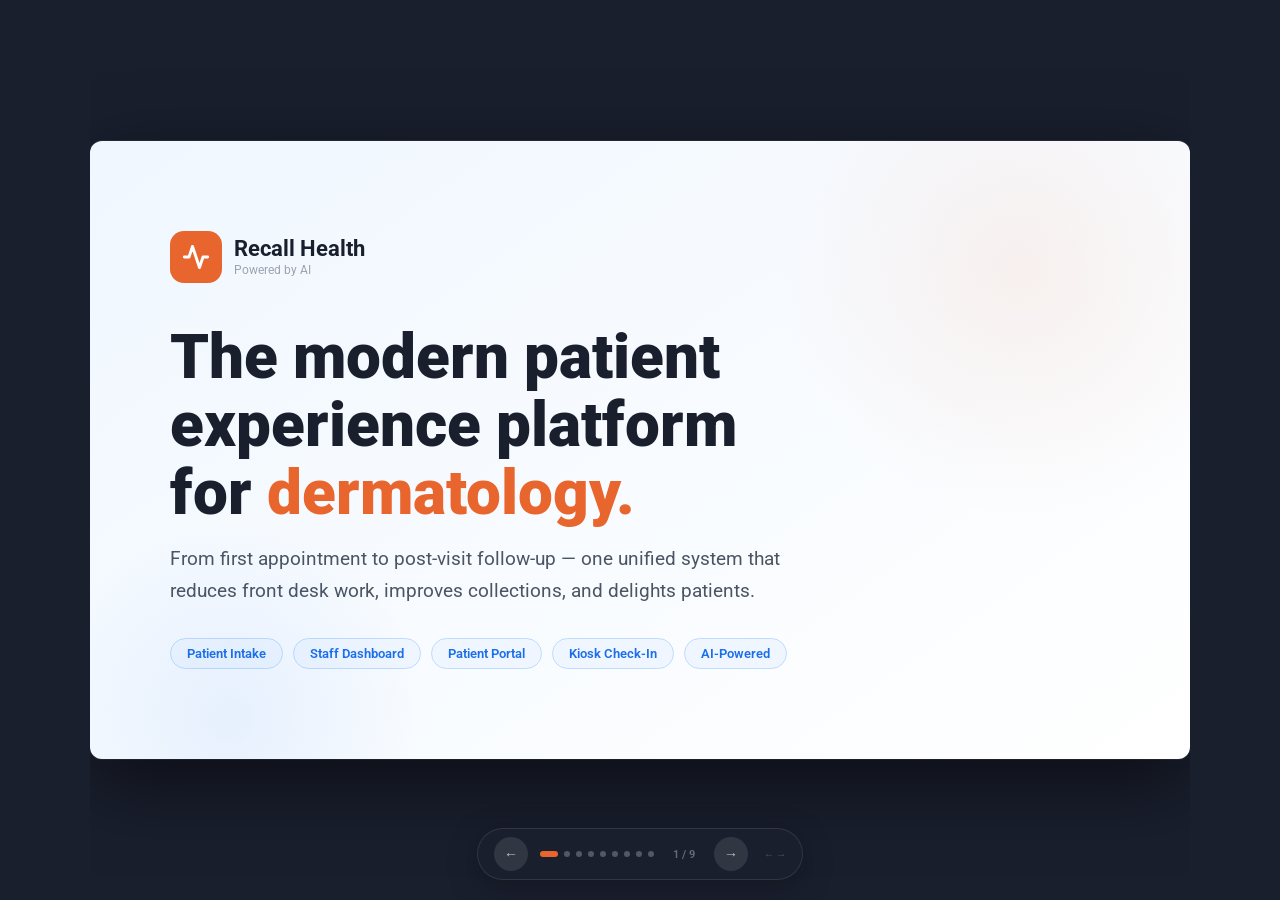
==== recall-health-deck.html @ 7184cf05 "Lighten dark UI, remove iPhone frames, add app switcher, deck layout fix - Replace dark navy gradien" ====
<!DOCTYPE html>
<html lang="en">
<head>
<meta charset="UTF-8">
<meta name="viewport" content="width=device-width, initial-scale=1.0">
<title>Recall Health — Product Demo</title>
<link href="https://fonts.googleapis.com/css2?family=Roboto:wght@300;400;500;700;900&display=swap" rel="stylesheet">
<style>
*{box-sizing:border-box;margin:0;padding:0}
:root{
  --orange:#E8652D;--orange-dk:#C9521A;--orange-lt:#FEF0E8;
  --blue:#1B6FEB;--blue-lt:#EFF6FF;--blue-border:#BFDBFE;
  --navy:#1A1F2E;--navy2:#252B3D;--navy3:#2E3650;
  --bg:#F7F9FF;--white:#FFFFFF;
  --t1:#1A1F2E;--t2:#4B5563;--t3:#9CA3AF;
  --border:#E5E7EB;
  --green:#10B981;--green-bg:#ECFDF5;
  --blue-bg:#EFF6FF;
  --purple:#8B5CF6;--purple-bg:#F5F3FF;
  --amber:#F59E0B;--amber-bg:#FFFBEB;
}
html,body{height:100%;font-family:'Roboto',sans-serif;background:#1A1F2E;overflow:hidden;display:flex;align-items:center;justify-content:center}

/* ── DECK SHELL ── */
.deck{width:min(1100px,calc(100vw - 40px));aspect-ratio:16/9;position:relative;overflow:hidden;border-radius:12px;box-shadow:0 0 0 1px rgba(255,255,255,.06),0 24px 80px rgba(0,0,0,.55)}

/* ── SLIDES ── */
.slide{position:absolute;inset:0;display:flex;opacity:0;pointer-events:none;transition:opacity .4s ease}
.slide.active{opacity:1;pointer-events:all}

/* ── NAV ── */
.nav{position:absolute;bottom:20px;left:50%;transform:translateX(-50%);display:flex;align-items:center;gap:12px;z-index:100;background:var(--navy);backdrop-filter:blur(12px);border:1px solid rgba(255,255,255,.1);border-radius:40px;padding:8px 16px;box-shadow:0 8px 32px rgba(0,0,0,.25)}
.nav-btn{width:34px;height:34px;border-radius:50%;border:none;background:rgba(255,255,255,.1);color:rgba(255,255,255,.7);cursor:pointer;display:flex;align-items:center;justify-content:center;transition:all .15s;font-size:14px}
.nav-btn:hover{background:var(--orange);color:#fff}
.nav-dots{display:flex;gap:6px;align-items:center}
.dot{width:6px;height:6px;border-radius:50%;background:rgba(255,255,255,.25);cursor:pointer;transition:all .2s}
.dot.active{background:var(--orange);width:18px;border-radius:3px}
.slide-num{font-size:11px;font-weight:600;color:rgba(255,255,255,.35);min-width:36px;text-align:center}
kbd{font-size:10px;color:rgba(255,255,255,.25);font-family:'Roboto',sans-serif;margin-left:4px}

/* ── SHARED LAYOUT ── */
.s-inner{width:100%;height:100%;display:flex;flex-direction:column;justify-content:center;padding:60px 80px}
.s-inner.split{flex-direction:row;align-items:center;gap:80px}
.s-tag{display:inline-flex;align-items:center;gap:6px;font-size:11px;font-weight:700;text-transform:uppercase;letter-spacing:1.2px;margin-bottom:18px;color:var(--t2);opacity:.8}
.s-h1{font-size:52px;font-weight:900;line-height:1.1;margin-bottom:16px;color:var(--t1)}
.s-h2{font-size:36px;font-weight:800;line-height:1.2;margin-bottom:14px;color:var(--t1)}
.s-body{font-size:17px;line-height:1.65;color:var(--t2);max-width:680px}
.s-body-sm{font-size:15px;line-height:1.6;color:var(--t2)}
.accent{color:var(--orange)}

/* ── SLIDE 1: TITLE ── */
#s1{background:linear-gradient(145deg,#F0F7FF,#FFFFFF)}
#s1 .s-inner{position:relative;overflow:hidden}
#s1 .blob1{position:absolute;top:-120px;right:-80px;width:500px;height:500px;border-radius:50%;background:radial-gradient(circle,rgba(232,101,45,.08),transparent 70%);pointer-events:none}
#s1 .blob2{position:absolute;bottom:-160px;left:-60px;width:400px;height:400px;border-radius:50%;background:radial-gradient(circle,rgba(27,111,235,.08),transparent 70%);pointer-events:none}
#s1 .logo{display:flex;align-items:center;gap:12px;margin-bottom:40px}
#s1 .logo-mark{width:52px;height:52px;background:var(--orange);border-radius:14px;display:flex;align-items:center;justify-content:center}
#s1 .logo-mark svg{width:28px;height:28px}
#s1 .logo-name{font-size:22px;font-weight:700;color:var(--t1)}
#s1 .logo-sub{font-size:12px;color:var(--t3);margin-top:2px}
#s1 .s-h1{color:var(--t1);font-size:62px}
#s1 .s-body{color:var(--t2);font-size:19px}
#s1 .pill-row{display:flex;gap:10px;margin-top:32px;flex-wrap:wrap}
#s1 .pill{padding:7px 16px;border-radius:20px;font-size:12.5px;font-weight:600;background:var(--blue-lt);color:var(--blue);border:1px solid var(--blue-border)}

/* ── SLIDE 2: PROBLEM ── */
#s2{background:#FEF9F5}
#s2 .s-h2{color:var(--t1)}
#s2 .s-tag{color:var(--orange)}
#s2 .prob-grid{display:grid;grid-template-columns:repeat(3,1fr);gap:20px;margin-top:36px}
#s2 .prob-card{background:var(--white);border-radius:16px;padding:28px 24px;border:1px solid var(--border);position:relative;overflow:hidden}
#s2 .prob-card::before{content:'';position:absolute;top:0;left:0;right:0;height:4px}
#s2 .prob-card.r::before{background:linear-gradient(90deg,#EF4444,#F87171)}
#s2 .prob-card.a::before{background:linear-gradient(90deg,var(--amber),#FCD34D)}
#s2 .prob-card.b::before{background:linear-gradient(90deg,var(--blue),#60A5FA)}
#s2 .prob-ic{font-size:32px;margin-bottom:14px}
#s2 .prob-title{font-size:16px;font-weight:700;color:var(--t1);margin-bottom:8px}
#s2 .prob-desc{font-size:14px;color:var(--t2);line-height:1.55}
#s2 .prob-stat{font-size:28px;font-weight:900;margin-top:14px}
#s2 .prob-card.r .prob-stat{color:#EF4444}
#s2 .prob-card.a .prob-stat{color:var(--amber)}
#s2 .prob-card.b .prob-stat{color:var(--blue)}

/* ── SLIDE 3: SOLUTION ── */
#s3{background:#F0F7FF}
#s3 .s-h2{color:var(--t1)}
#s3 .s-tag{color:var(--orange)}
#s3 .sol-body{color:var(--t2);font-size:18px;max-width:600px;line-height:1.65;margin-bottom:40px}
#s3 .journey{display:flex;align-items:center;gap:0;margin-top:8px}
#s3 .jstep{display:flex;flex-direction:column;align-items:center;gap:10px;flex:1}
#s3 .jstep-ic{width:56px;height:56px;border-radius:16px;display:flex;align-items:center;justify-content:center;font-size:22px}
#s3 .jstep-label{font-size:12px;font-weight:600;color:var(--t2);text-align:center;line-height:1.3}
#s3 .jarrow{color:var(--t3);font-size:20px;flex-shrink:0;margin-bottom:20px}

/* ── SLIDE 4: STAFF DASHBOARD ── */
#s4{background:var(--white)}
#s4 .left{flex:1;max-width:460px}
#s4 .right{flex:1;display:flex;flex-direction:column;gap:12px}
#s4 .s-h2{color:var(--t1)}
#s4 .s-tag{color:#6366F1}
#s4 .feat-list{display:flex;flex-direction:column;gap:10px;margin-top:24px}
#s4 .feat{display:flex;align-items:flex-start;gap:12px;padding:14px 16px;border-radius:12px;background:#F7F9FF;border:1px solid var(--border)}
#s4 .feat-ic{width:36px;height:36px;border-radius:10px;display:flex;align-items:center;justify-content:center;flex-shrink:0;font-size:16px}
#s4 .feat-title{font-size:13.5px;font-weight:700;color:var(--t1);margin-bottom:2px}
#s4 .feat-desc{font-size:12.5px;color:var(--t2)}
#s4 .mock{background:var(--navy);border-radius:16px;padding:18px;color:#fff;min-height:280px;position:relative;overflow:hidden}
#s4 .mock::before{content:'';position:absolute;top:-40px;right:-40px;width:160px;height:160px;border-radius:50%;background:rgba(232,101,45,.1)}

/* ── SLIDE 5: PATIENT INTAKE ── */
#s5{background:#FEF9F5}
#s5 .left{flex:1;max-width:480px}
#s5 .right{flex:1;display:flex;justify-content:center}
#s5 .s-h2{color:var(--t1)}
#s5 .s-tag{color:var(--orange)}
#s5 .step-list{display:flex;flex-direction:column;gap:10px;margin-top:24px}
#s5 .step{display:flex;align-items:center;gap:14px;padding:12px 16px;border-radius:12px;background:var(--white);border:1px solid var(--border)}
#s5 .step-num{width:28px;height:28px;border-radius:50%;background:var(--orange);display:flex;align-items:center;justify-content:center;font-size:12px;font-weight:700;color:#fff;flex-shrink:0}
#s5 .step-text{font-size:13.5px;color:var(--t1);font-weight:500}
#s5 .phone-mock{width:220px;background:var(--white);border-radius:28px;padding:20px 16px;box-shadow:0 24px 60px rgba(0,0,0,.15);display:flex;flex-direction:column;gap:10px}
#s5 .pm-hdr{background:linear-gradient(135deg,var(--navy),var(--navy2));border-radius:14px;padding:16px;color:#fff}
#s5 .pm-title{font-size:13px;font-weight:700;margin-bottom:4px}
#s5 .pm-sub{font-size:11px;color:rgba(255,255,255,.55)}
#s5 .pm-prog{display:flex;gap:3px;margin-top:10px}
#s5 .pm-ps{flex:1;height:3px;border-radius:2px;background:rgba(255,255,255,.2)}
#s5 .pm-ps.d{background:var(--orange)}
#s5 .pm-field{background:#F7F9FF;border-radius:8px;padding:10px 12px}
#s5 .pm-fl{font-size:10px;color:var(--t3);margin-bottom:3px}
#s5 .pm-fv{font-size:13px;font-weight:600;color:var(--t1)}
#s5 .pm-badge{display:inline-flex;align-items:center;gap:4px;background:var(--green-bg);color:var(--green);font-size:11px;font-weight:600;padding:4px 10px;border-radius:20px}

/* ── SLIDE 6: PATIENT PORTAL ── */
#s6{background:var(--white)}
#s6 .s-h2{color:var(--t1)}
#s6 .s-tag{color:var(--green)}
#s6 .portal-grid{display:grid;grid-template-columns:repeat(4,1fr);gap:14px;margin-top:30px}
#s6 .pg-card{background:#F7F9FF;border-radius:14px;padding:20px 16px;border:1px solid var(--border);text-align:center;transition:transform .2s}
#s6 .pg-card:hover{transform:translateY(-3px);box-shadow:0 8px 24px rgba(0,0,0,.08)}
#s6 .pg-ic{font-size:28px;margin-bottom:10px}
#s6 .pg-title{font-size:13.5px;font-weight:700;color:var(--t1);margin-bottom:5px}
#s6 .pg-desc{font-size:12px;color:var(--t2);line-height:1.45}

/* ── SLIDE 7: OTHER APPS ── */
#s7{background:#F0F7FF}
#s7 .s-h2{color:var(--t1)}
#s7 .s-tag{color:var(--orange)}
#s7 .other-grid{display:grid;grid-template-columns:1fr 1fr;gap:20px;margin-top:30px}
#s7 .oc{border-radius:16px;padding:26px;border:1px solid var(--border);position:relative;overflow:hidden}
#s7 .oc.kiosk{background:#FFFBEB}
#s7 .oc.reg{background:#F5F3FF}
#s7 .oc.followup{background:#F0FDFA}
#s7 .oc.ai{background:#FEF9F5}
#s7 .oc-ic{font-size:28px;margin-bottom:12px}
#s7 .oc-title{font-size:17px;font-weight:700;color:var(--t1);margin-bottom:8px}
#s7 .oc-desc{font-size:13.5px;color:var(--t2);line-height:1.55}
#s7 .oc-tags{display:flex;gap:6px;flex-wrap:wrap;margin-top:12px}
#s7 .oc-tag{font-size:11px;font-weight:600;padding:3px 9px;border-radius:6px;color:var(--t2);background:rgba(0,0,0,.04);border:1px solid var(--border)}

/* ── SLIDE 8: AI ── */
#s8{background:var(--white)}
#s8 .s-h2{color:var(--t1)}
#s8 .s-tag{color:var(--orange)}
#s8 .ai-grid{display:grid;grid-template-columns:repeat(3,1fr);gap:18px;margin-top:32px}
#s8 .ai-card{border-radius:16px;padding:24px;background:#F7F9FF;border:1px solid var(--border)}
#s8 .ai-card-ic{width:44px;height:44px;background:var(--orange);border-radius:12px;display:flex;align-items:center;justify-content:center;margin-bottom:14px}
#s8 .ai-card-ic svg{width:22px;height:22px}
#s8 .ai-card-title{font-size:15px;font-weight:700;color:var(--t1);margin-bottom:8px}
#s8 .ai-card-desc{font-size:13px;color:var(--t2);line-height:1.55}

/* ── SLIDE 9: CTA ── */
#s9{background:linear-gradient(135deg,#F0F7FF,#FEF0E8)}
#s9 .s-inner{align-items:center;text-align:center}
#s9 .logo{display:flex;align-items:center;gap:12px;justify-content:center;margin-bottom:40px}
#s9 .logo-mark{width:56px;height:56px;background:var(--orange);border-radius:16px;display:flex;align-items:center;justify-content:center}
#s9 .logo-mark svg{width:30px;height:30px}
#s9 .s-h1{color:var(--t1);font-size:54px;max-width:700px;margin:0 auto 16px}
#s9 .s-body{color:var(--t2);font-size:18px;max-width:560px;margin:0 auto 40px}
#s9 .cta-row{display:flex;gap:14px;justify-content:center}
#s9 .cta-btn{padding:14px 32px;border-radius:12px;font-size:15px;font-weight:700;cursor:pointer;font-family:'Roboto',sans-serif;transition:all .2s;border:none}
#s9 .cta-btn.primary{background:var(--orange);color:#fff}
#s9 .cta-btn.primary:hover{background:var(--orange-dk);transform:translateY(-2px);box-shadow:0 8px 24px rgba(232,101,45,.4)}
#s9 .cta-btn.sec{background:var(--blue-lt);color:var(--blue);border:1px solid var(--blue-border)}
#s9 .cta-btn.sec:hover{background:#DBEAFE}
#s9 .blob1{position:absolute;top:-120px;right:-80px;width:500px;height:500px;border-radius:50%;background:radial-gradient(circle,rgba(232,101,45,.07),transparent 70%);pointer-events:none}
</style>
</head>
<body>
<div class="deck" id="deck">

  <!-- ─────────────────────────────────
       SLIDE 1 — TITLE
  ───────────────────────────────── -->
  <div class="slide active" id="s1">
    <div class="s-inner">
      <div class="blob1"></div>
      <div class="blob2"></div>
      <div class="logo">
        <div class="logo-mark"><svg viewBox="0 0 24 24" fill="none" stroke="white" stroke-width="2.5" stroke-linecap="round" stroke-linejoin="round"><path d="M22 12h-4l-3 9L9 3l-3 9H2"/></svg></div>
        <div><div class="logo-name">Recall Health</div><div class="logo-sub">Powered by AI</div></div>
      </div>
      <div class="s-h1">The modern patient<br>experience platform<br>for <span class="accent">dermatology.</span></div>
      <div class="s-body">From first appointment to post-visit follow-up — one unified system that reduces front desk work, improves collections, and delights patients.</div>
      <div class="pill-row">
        <div class="pill">Patient Intake</div>
        <div class="pill">Staff Dashboard</div>
        <div class="pill">Patient Portal</div>
        <div class="pill">Kiosk Check-In</div>
        <div class="pill">AI-Powered</div>
      </div>
    </div>
  </div>

  <!-- ─────────────────────────────────
       SLIDE 2 — THE PROBLEM
  ───────────────────────────────── -->
  <div class="slide" id="s2">
    <div class="s-inner" style="padding:50px 80px">
      <div class="s-tag">The Problem</div>
      <div class="s-h2">Dermatology practices are losing time and revenue every day</div>
      <div class="prob-grid">
        <div class="prob-card r">
          <div class="prob-ic">📋</div>
          <div class="prob-title">Paper-based intake</div>
          <div class="prob-desc">Staff manually re-key patient data, introducing errors and burning 10+ minutes per patient at check-in.</div>
          <div class="prob-stat">10 min</div>
          <div style="font-size:12px;color:var(--t3);margin-top:2px">wasted per patient</div>
        </div>
        <div class="prob-card a">
          <div class="prob-ic">🧾</div>
          <div class="prob-title">Missed collections</div>
          <div class="prob-desc">Co-pays and balances not collected at time of service are 3× harder to recover — and most practices never do.</div>
          <div class="prob-stat">30%</div>
          <div style="font-size:12px;color:var(--t3);margin-top:2px">of balances go uncollected</div>
        </div>
        <div class="prob-card b">
          <div class="prob-ic">📅</div>
          <div class="prob-title">Empty slots</div>
          <div class="prob-desc">Last-minute cancellations leave revenue on the table. No system exists to automatically backfill from a waitlist.</div>
          <div class="prob-stat">$800+</div>
          <div style="font-size:12px;color:var(--t3);margin-top:2px">lost per empty slot</div>
        </div>
      </div>
    </div>
  </div>

  <!-- ─────────────────────────────────
       SLIDE 3 — SOLUTION / JOURNEY
  ───────────────────────────────── -->
  <div class="slide" id="s3">
    <div class="s-inner">
      <div class="s-tag" style="color:var(--orange)">Our Solution</div>
      <div class="s-h2">One platform. The complete patient journey.</div>
      <div class="sol-body">Recall Health connects every touchpoint — from the first reminder SMS to the post-visit review — into a single, AI-powered workflow.</div>
      <div class="journey">
        <div class="jstep">
          <div class="jstep-ic" style="background:rgba(139,92,246,.15)">📱</div>
          <div class="jstep-label" style="color:var(--t2)">Self-<br>Registration</div>
        </div>
        <div class="jarrow">→</div>
        <div class="jstep">
          <div class="jstep-ic" style="background:rgba(232,101,45,.15)">✅</div>
          <div class="jstep-label" style="color:var(--t2)">Patient<br>Intake</div>
        </div>
        <div class="jarrow">→</div>
        <div class="jstep">
          <div class="jstep-ic" style="background:rgba(245,158,11,.15)">🖥️</div>
          <div class="jstep-label" style="color:var(--t2)">Kiosk<br>Check-In</div>
        </div>
        <div class="jarrow">→</div>
        <div class="jstep">
          <div class="jstep-ic" style="background:rgba(99,102,241,.15)">📊</div>
          <div class="jstep-label" style="color:var(--t2)">Staff<br>Dashboard</div>
        </div>
        <div class="jarrow">→</div>
        <div class="jstep">
          <div class="jstep-ic" style="background:rgba(16,185,129,.15)">🌐</div>
          <div class="jstep-label" style="color:var(--t2)">Patient<br>Portal</div>
        </div>
        <div class="jarrow">→</div>
        <div class="jstep">
          <div class="jstep-ic" style="background:rgba(20,184,166,.15)">⭐</div>
          <div class="jstep-label" style="color:var(--t2)">Post-Visit<br>Follow-Up</div>
        </div>
      </div>
    </div>
  </div>

  <!-- ─────────────────────────────────
       SLIDE 4 — STAFF DASHBOARD
  ───────────────────────────────── -->
  <div class="slide" id="s4">
    <div class="s-inner split">
      <div class="left">
        <div class="s-tag" style="color:#6366F1">Staff Dashboard</div>
        <div class="s-h2">Everything your front desk needs. In one view.</div>
        <div class="feat-list">
          <div class="feat">
            <div class="feat-ic" style="background:#EEF2FF">📋</div>
            <div><div class="feat-title">Check-In Queue</div><div class="feat-desc">Real-time intake status for every patient today</div></div>
          </div>
          <div class="feat">
            <div class="feat-ic" style="background:var(--green-bg)">🛡️</div>
            <div><div class="feat-title">Insurance E&B</div><div class="feat-desc">Live eligibility with deductible progress and co-pay</div></div>
          </div>
          <div class="feat">
            <div class="feat-ic" style="background:var(--orange-lt)">⚡</div>
            <div><div class="feat-title">Appointment Accelerator</div><div class="feat-desc">AI fills cancellation slots from the waitlist in seconds</div></div>
          </div>
          <div class="feat">
            <div class="feat-ic" style="background:var(--blue-bg)">💬</div>
            <div><div class="feat-title">Two-Way Messaging</div><div class="feat-desc">Direct staff-to-patient messaging with full history</div></div>
          </div>
        </div>
      </div>
      <div class="right">
        <div class="mock">
          <div style="display:flex;align-items:center;gap:10px;margin-bottom:16px;position:relative">
            <div style="width:32px;height:32px;background:var(--orange);border-radius:9px;display:flex;align-items:center;justify-content:center"><svg width="16" height="16" viewBox="0 0 24 24" fill="none" stroke="white" stroke-width="2.5" stroke-linecap="round" stroke-linejoin="round"><path d="M22 12h-4l-3 9L9 3l-3 9H2"/></svg></div>
            <div style="font-size:13px;font-weight:700;color:#fff">Today's Queue</div>
            <div style="margin-left:auto;background:var(--orange);color:#fff;font-size:10px;font-weight:700;padding:2px 8px;border-radius:10px">9 patients</div>
          </div>
          <div style="display:flex;flex-direction:column;gap:8px;position:relative">
            <div style="background:rgba(255,255,255,.06);border-radius:10px;padding:11px 14px;display:flex;align-items:center;gap:10px">
              <div style="width:30px;height:30px;border-radius:50%;background:#6366F1;display:flex;align-items:center;justify-content:center;font-size:11px;font-weight:700;color:#fff;flex-shrink:0">MT</div>
              <div style="flex:1"><div style="font-size:13px;font-weight:600;color:#fff">Marcus Thompson</div><div style="font-size:11px;color:rgba(255,255,255,.4)">9:00 AM · Acne Follow-up</div></div>
              <div style="background:rgba(245,158,11,.2);color:#FCD34D;font-size:10px;font-weight:700;padding:3px 8px;border-radius:6px">Partial</div>
            </div>
            <div style="background:rgba(255,255,255,.06);border-radius:10px;padding:11px 14px;display:flex;align-items:center;gap:10px">
              <div style="width:30px;height:30px;border-radius:50%;background:#14B8A6;display:flex;align-items:center;justify-content:center;font-size:11px;font-weight:700;color:#fff;flex-shrink:0">SO</div>
              <div style="flex:1"><div style="font-size:13px;font-weight:600;color:#fff">Sandra Okafor</div><div style="font-size:11px;color:rgba(255,255,255,.4)">9:15 AM · Skin Check</div></div>
              <div style="background:rgba(16,185,129,.2);color:#34D399;font-size:10px;font-weight:700;padding:3px 8px;border-radius:6px">Complete</div>
            </div>
            <div style="background:rgba(255,255,255,.06);border-radius:10px;padding:11px 14px;display:flex;align-items:center;gap:10px">
              <div style="width:30px;height:30px;border-radius:50%;background:#EF4444;display:flex;align-items:center;justify-content:center;font-size:11px;font-weight:700;color:#fff;flex-shrink:0">JW</div>
              <div style="flex:1"><div style="font-size:13px;font-weight:600;color:#fff">James Whitfield</div><div style="font-size:11px;color:rgba(255,255,255,.4)">9:30 AM · Psoriasis Consult</div></div>
              <div style="background:rgba(239,68,68,.2);color:#F87171;font-size:10px;font-weight:700;padding:3px 8px;border-radius:6px">Pending</div>
            </div>
          </div>
        </div>
      </div>
    </div>
  </div>

  <!-- ─────────────────────────────────
       SLIDE 5 — PATIENT INTAKE
  ───────────────────────────────── -->
  <div class="slide" id="s5">
    <div class="s-inner split">
      <div class="left">
        <div class="s-tag">Patient Intake</div>
        <div class="s-h2">Complete check-in before they leave home.</div>
        <div class="s-body-sm" style="margin-bottom:24px">Sent via SMS — no app, no friction. Patients complete the full pre-visit flow on their phone in 3–5 minutes.</div>
        <div class="step-list">
          <div class="step"><div class="step-num">1</div><div class="step-text">Appointment reminder & confirmation</div></div>
          <div class="step"><div class="step-num">2</div><div class="step-text">Identity verification via OTP</div></div>
          <div class="step"><div class="step-num">3</div><div class="step-text">Demographics review (pre-filled from EHR)</div></div>
          <div class="step"><div class="step-num">4</div><div class="step-text">Insurance & AI benefits summary</div></div>
          <div class="step"><div class="step-num">5</div><div class="step-text">Clinical history & e-consents</div></div>
          <div class="step"><div class="step-num">6</div><div class="step-text">Co-pay & balance collection</div></div>
        </div>
      </div>
      <div class="right">
        <div class="phone-mock">
          <div class="pm-hdr">
            <div style="display:flex;align-items:center;gap:7px;margin-bottom:10px">
              <div style="width:22px;height:22px;background:var(--orange);border-radius:6px;display:flex;align-items:center;justify-content:center"><svg width="12" height="12" viewBox="0 0 24 24" fill="none" stroke="white" stroke-width="2.5" stroke-linecap="round" stroke-linejoin="round"><path d="M22 12h-4l-3 9L9 3l-3 9H2"/></svg></div>
              <span style="font-size:11px;font-weight:700;color:#fff">Recall Health</span>
            </div>
            <div class="pm-title">Insurance & Benefits</div>
            <div class="pm-sub">Coverage verified via Availity</div>
            <div class="pm-prog">
              <div class="pm-ps d"></div><div class="pm-ps d"></div><div class="pm-ps d"></div><div class="pm-ps"></div><div class="pm-ps"></div><div class="pm-ps"></div>
            </div>
          </div>
          <div style="background:var(--orange-lt);border-radius:10px;padding:12px">
            <div style="font-size:10px;font-weight:700;color:var(--orange);text-transform:uppercase;letter-spacing:.5px;margin-bottom:4px">Estimated due today</div>
            <div style="font-size:26px;font-weight:900;color:var(--t1);line-height:1">$360</div>
            <div style="font-size:11px;color:var(--t2);margin-top:3px">$40 co-pay + $320 deductible</div>
          </div>
          <div>
            <div style="display:flex;justify-content:space-between;font-size:11px;margin-bottom:5px"><span style="color:var(--t2);font-weight:500">Annual Deductible</span><span style="color:var(--t3)">$1,180 / $1,500</span></div>
            <div style="height:6px;background:var(--border);border-radius:3px;overflow:hidden"><div style="width:79%;height:100%;background:linear-gradient(90deg,var(--green),#34D399);border-radius:3px"></div></div>
            <div style="display:flex;justify-content:space-between;margin-top:4px"><span style="font-size:10px;color:var(--green);font-weight:600">78.7% met</span><span style="font-size:10px;color:var(--t3)">$320 left</span></div>
          </div>
          <div class="pm-badge">✓ Coverage Active — BlueCross PPO</div>
        </div>
      </div>
    </div>
  </div>

  <!-- ─────────────────────────────────
       SLIDE 6 — PATIENT PORTAL
  ───────────────────────────────── -->
  <div class="slide" id="s6">
    <div class="s-inner" style="padding:50px 80px">
      <div class="s-tag" style="color:var(--green)">Patient Portal</div>
      <div class="s-h2">A health hub patients actually use.</div>
      <div class="s-body" style="color:var(--t2)">Give patients 24/7 access to their health information, appointments, bills, and care team — all in one place.</div>
      <div class="portal-grid">
        <div class="pg-card">
          <div class="pg-ic">📅</div>
          <div class="pg-title">Appointments</div>
          <div class="pg-desc">View, reschedule, or cancel upcoming visits</div>
        </div>
        <div class="pg-card">
          <div class="pg-ic">💳</div>
          <div class="pg-title">Billing</div>
          <div class="pg-desc">Invoice history and one-click online payment</div>
        </div>
        <div class="pg-card">
          <div class="pg-ic">📄</div>
          <div class="pg-title">Documents</div>
          <div class="pg-desc">Lab results, visit summaries, care plans</div>
        </div>
        <div class="pg-card">
          <div class="pg-ic">💬</div>
          <div class="pg-title">Messages</div>
          <div class="pg-desc">Secure inbox with provider, billing & front desk</div>
        </div>
        <div class="pg-card">
          <div class="pg-ic">🏥</div>
          <div class="pg-title">Health Summary</div>
          <div class="pg-desc">Conditions, medications, allergies on file</div>
        </div>
        <div class="pg-card">
          <div class="pg-ic">🔔</div>
          <div class="pg-title">Reminders</div>
          <div class="pg-desc">AI-personalized care nudges and follow-ups</div>
        </div>
        <div class="pg-card">
          <div class="pg-ic">👤</div>
          <div class="pg-title">Profile</div>
          <div class="pg-desc">Personal info, notifications, privacy settings</div>
        </div>
        <div class="pg-card" style="background:var(--orange-lt);border-color:rgba(232,101,45,.2)">
          <div class="pg-ic">✦</div>
          <div class="pg-title" style="color:var(--orange)">AI-Powered</div>
          <div class="pg-desc">Smart reminders, benefit explanations, care instructions</div>
        </div>
      </div>
    </div>
  </div>

  <!-- ─────────────────────────────────
       SLIDE 7 — OTHER EXPERIENCES
  ───────────────────────────────── -->
  <div class="slide" id="s7">
    <div class="s-inner" style="padding:50px 80px">
      <div class="s-tag">More Experiences</div>
      <div class="s-h2">Purpose-built for every moment of care</div>
      <div class="other-grid">
        <div class="oc kiosk">
          <div class="oc-ic">🖥️</div>
          <div class="oc-title">Kiosk Self Check-In</div>
          <div class="oc-desc">In-office iPad experience with large-text touch UI. Patients check in via QR scan or date of birth — no staff needed.</div>
          <div class="oc-tags"><span class="oc-tag">Touch UI</span><span class="oc-tag">QR Scan</span><span class="oc-tag">Wait Time</span></div>
        </div>
        <div class="oc reg">
          <div class="oc-ic">🆕</div>
          <div class="oc-title">Self-Registration</div>
          <div class="oc-desc">New patients create their record, enter insurance, and book their first appointment — without calling the office.</div>
          <div class="oc-tags"><span class="oc-tag">Phone Verify</span><span class="oc-tag">Insurance</span><span class="oc-tag">Slot Booking</span></div>
        </div>
        <div class="oc followup">
          <div class="oc-ic">⭐</div>
          <div class="oc-title">Post-Visit Follow-Up</div>
          <div class="oc-desc">Automated CSAT survey, AI-generated care instructions, and targeted review prompts for Google, Healthgrades, and ZocDoc.</div>
          <div class="oc-tags"><span class="oc-tag">CSAT</span><span class="oc-tag">AI Care Plan</span><span class="oc-tag">Reviews</span></div>
        </div>
        <div class="oc ai">
          <div class="oc-ic">⚡</div>
          <div class="oc-title">Appointment Accelerator</div>
          <div class="oc-desc">When a cancellation comes in, AI instantly matches the slot to the best-fit waitlisted patient and sends an automated SMS offer.</div>
          <div class="oc-tags"><span class="oc-tag">AI Matching</span><span class="oc-tag">Waitlist</span><span class="oc-tag">Auto-SMS</span></div>
        </div>
      </div>
    </div>
  </div>

  <!-- ─────────────────────────────────
       SLIDE 8 — AI
  ───────────────────────────────── -->
  <div class="slide" id="s8">
    <div class="s-inner" style="padding:50px 80px">
      <div class="s-tag">AI Throughout</div>
      <div class="s-h2">AI isn't a feature. It's the foundation.</div>
      <div class="s-body" style="margin-bottom:8px">Recall Health embeds AI at every step to reduce manual work, improve accuracy, and personalize the patient experience.</div>
      <div class="ai-grid">
        <div class="ai-card">
          <div class="ai-card-ic"><svg viewBox="0 0 20 20" fill="white"><path fill-rule="evenodd" d="M6.267 3.455a3.066 3.066 0 001.745-.723 3.066 3.066 0 013.976 0 3.066 3.066 0 001.745.723 3.066 3.066 0 012.812 2.812c.051.643.304 1.254.723 1.745a3.066 3.066 0 010 3.976 3.066 3.066 0 00-.723 1.745 3.066 3.066 0 01-2.812 2.812 3.066 3.066 0 00-1.745.723 3.066 3.066 0 01-3.976 0 3.066 3.066 0 00-1.745-.723 3.066 3.066 0 01-2.812-2.812 3.066 3.066 0 00-.723-1.745 3.066 3.066 0 010-3.976 3.066 3.066 0 00.723-1.745 3.066 3.066 0 012.812-2.812zm7.44 5.252a1 1 0 00-1.414-1.414L9 10.586 7.707 9.293a1 1 0 00-1.414 1.414l2 2a1 1 0 001.414 0l4-4z" clip-rule="evenodd"/></svg></div>
          <div class="ai-card-title">Benefits Interpretation</div>
          <div class="ai-card-desc">Translates raw insurance data into plain-English summaries — deductible status, co-pay, and estimated amount due today.</div>
        </div>
        <div class="ai-card">
          <div class="ai-card-ic"><svg viewBox="0 0 20 20" fill="white"><path fill-rule="evenodd" d="M11.3 1.046A1 1 0 0112 2v5h4a1 1 0 01.82 1.573l-7 10A1 1 0 018 18v-5H4a1 1 0 01-.82-1.573l7-10a1 1 0 011.12-.38z" clip-rule="evenodd"/></svg></div>
          <div class="ai-card-title">Slot Filling</div>
          <div class="ai-card-desc">Matches open slots from cancellations to waitlisted patients based on provider, visit type, and availability in real time.</div>
        </div>
        <div class="ai-card">
          <div class="ai-card-ic"><svg viewBox="0 0 20 20" fill="white"><path d="M9.049 2.927c.3-.921 1.603-.921 1.902 0l1.07 3.292a1 1 0 00.95.69h3.462c.969 0 1.371 1.24.588 1.81l-2.8 2.034a1 1 0 00-.364 1.118l1.07 3.292c.3.921-.755 1.688-1.54 1.118l-2.8-2.034a1 1 0 00-1.175 0l-2.8 2.034c-.784.57-1.838-.197-1.539-1.118l1.07-3.292a1 1 0 00-.364-1.118L2.98 8.72c-.783-.57-.38-1.81.588-1.81h3.461a1 1 0 00.951-.69l1.07-3.292z"/></svg></div>
          <div class="ai-card-title">Care Instructions</div>
          <div class="ai-card-desc">Generates personalized post-visit instructions based on the patient's condition, treatment, and provider notes.</div>
        </div>
      </div>
    </div>
  </div>

  <!-- ─────────────────────────────────
       SLIDE 9 — CTA
  ───────────────────────────────── -->
  <div class="slide" id="s9">
    <div class="s-inner">
      <div class="blob1"></div>
      <div class="logo">
        <div class="logo-mark"><svg viewBox="0 0 24 24" fill="none" stroke="white" stroke-width="2.5" stroke-linecap="round" stroke-linejoin="round"><path d="M22 12h-4l-3 9L9 3l-3 9H2"/></svg></div>
      </div>
      <div class="s-h1">Ready to see it live?</div>
      <div class="s-body">Explore the full interactive prototype — every screen, every flow, real demo data.</div>
      <div class="cta-row">
        <button class="cta-btn primary" onclick="alert('Open recall-health-prototype.html to explore the demo')">Open Interactive Demo →</button>
        <button class="cta-btn sec" onclick="alert('Contact: hello@recallhealth.ai')">Get in Touch</button>
      </div>
      <div style="margin-top:48px;font-size:12px;color:var(--t3)">Universal Dermatology — Miami &nbsp;·&nbsp; Demo Data Only &nbsp;·&nbsp; March 2026</div>
    </div>
  </div>

</div><!-- /deck -->

<!-- NAV -->
<div class="nav">
  <button class="nav-btn" onclick="go(-1)">&#8592;</button>
  <div class="nav-dots" id="dots"></div>
  <span class="slide-num" id="snum">1 / 9</span>
  <button class="nav-btn" onclick="go(1)">&#8594;</button>
  <kbd>← →</kbd>
</div>

<script>
const slides = document.querySelectorAll('.slide');
const dotsEl = document.getElementById('dots');
const snumEl = document.getElementById('snum');
let cur = 0;

// build dots
slides.forEach((_,i)=>{
  const d = document.createElement('div');
  d.className = 'dot' + (i===0?' active':'');
  d.onclick = ()=>goTo(i);
  dotsEl.appendChild(d);
});

function goTo(n){
  slides[cur].classList.remove('active');
  dotsEl.children[cur].classList.remove('active');
  cur = (n + slides.length) % slides.length;
  slides[cur].classList.add('active');
  dotsEl.children[cur].classList.add('active');
  snumEl.textContent = (cur+1)+' / '+slides.length;
}
function go(d){ goTo(cur+d); }

document.addEventListener('keydown',e=>{
  if(e.key==='ArrowRight'||e.key==='ArrowDown') go(1);
  if(e.key==='ArrowLeft'||e.key==='ArrowUp') go(-1);
});
</script>
</body>
</html>
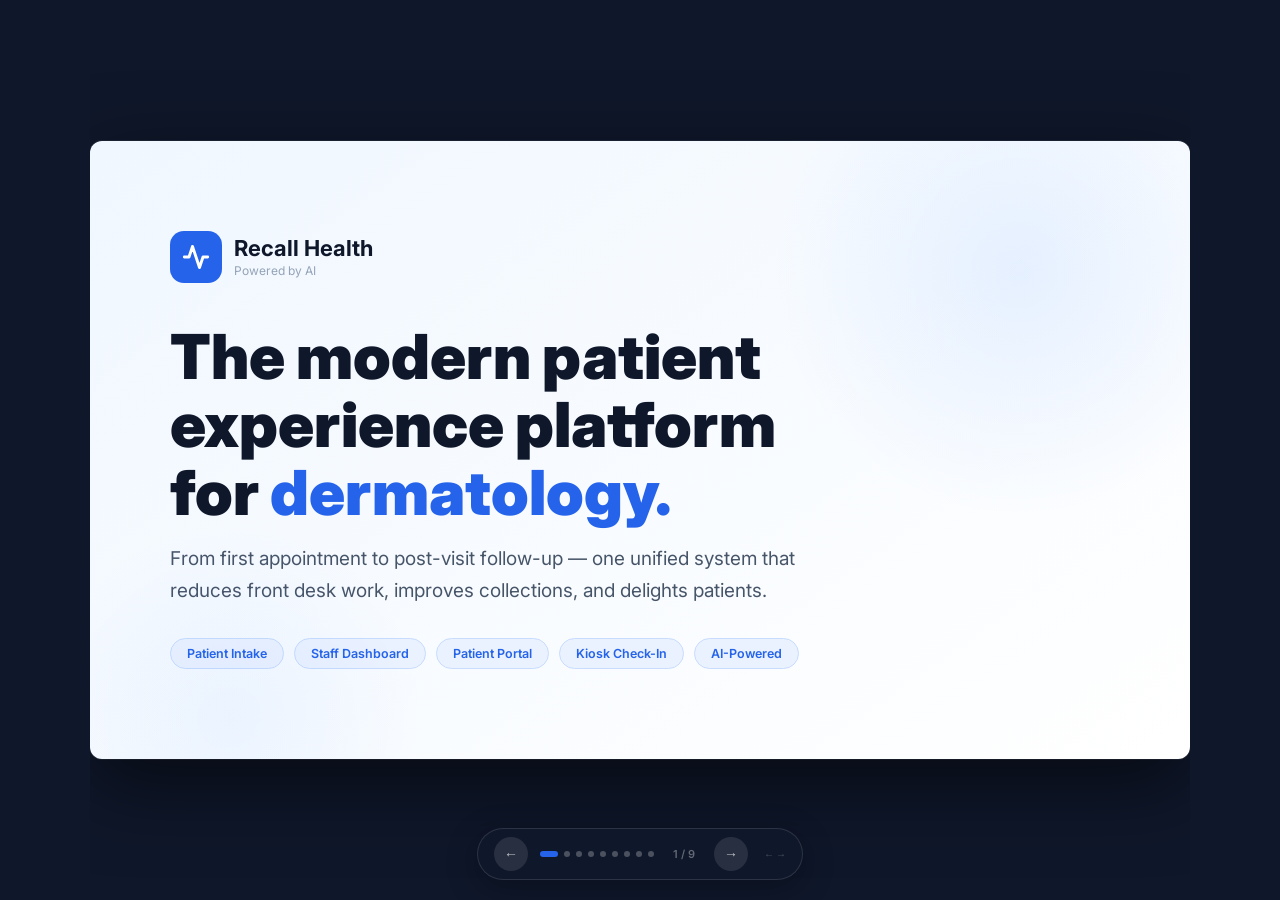
==== commit 7a3bfe42: "Update prototype: remove AI Insight bar, fix mobile safe-area padding and scroll overlap" ====
--- a/recall-health-deck.html
+++ b/recall-health-deck.html
@@ -4,22 +4,36 @@
 <meta charset="UTF-8">
 <meta name="viewport" content="width=device-width, initial-scale=1.0">
 <title>Recall Health — Product Demo</title>
-<link href="https://fonts.googleapis.com/css2?family=Roboto:wght@300;400;500;700;900&display=swap" rel="stylesheet">
+<link href="https://fonts.googleapis.com/css2?family=Inter:wght@300;400;500;600;700;800;900&family=Roboto:wght@300;400;500;700;900&display=swap" rel="stylesheet">
 <style>
 *{box-sizing:border-box;margin:0;padding:0}
 :root{
-  --orange:#E8652D;--orange-dk:#C9521A;--orange-lt:#FEF0E8;
-  --blue:#1B6FEB;--blue-lt:#EFF6FF;--blue-border:#BFDBFE;
-  --navy:#1A1F2E;--navy2:#252B3D;--navy3:#2E3650;
-  --bg:#F7F9FF;--white:#FFFFFF;
-  --t1:#1A1F2E;--t2:#4B5563;--t3:#9CA3AF;
-  --border:#E5E7EB;
-  --green:#10B981;--green-bg:#ECFDF5;
-  --blue-bg:#EFF6FF;
+  /* Brand */
+  --brand:#2563EB;--brand-dk:#1D4ED8;--brand-lt:#EFF6FF;--brand-border:#BFDBFE;
+  /* Orange accent */
+  --orange:#F97316;--orange-dk:#EA6C0A;--orange-lt:#FFF7ED;--orange-mid:#FB923C;
+  /* Blue (legacy alias) */
+  --blue:#2563EB;--blue-lt:#EBF2FF;--blue-border:#C7DCFF;
+  /* Backgrounds */
+  --bg:#F1F5F9;--surface:#F8FAFC;--white:#FFFFFF;
+  /* Borders */
+  --border:#E2E8F0;--borderlt:#F1F5F9;
+  /* Text */
+  --t1:#0F172A;--t2:#475569;--t3:#94A3B8;
+  /* Semantic */
+  --green:#059669;--green-bg:#ECFDF5;
+  --amber:#D97706;--amber-bg:#FFFBEB;
+  --red:#DC2626;--red-bg:#FEF2F2;
   --purple:#8B5CF6;--purple-bg:#F5F3FF;
-  --amber:#F59E0B;--amber-bg:#FFFBEB;
+  /* Legacy */
+  --navy:#0F172A;--navy2:#1E293B;--navy3:#334155;
+  /* Shadows */
+  --sh1:0 1px 3px rgba(15,23,42,.06),0 1px 2px rgba(15,23,42,.04);
+  --sh2:0 4px 12px rgba(15,23,42,.08),0 2px 4px rgba(15,23,42,.04);
+  --sh3:0 10px 30px rgba(15,23,42,.12),0 4px 8px rgba(15,23,42,.06);
+  --sh-brand:0 4px 14px rgba(37,99,235,.18);
 }
-html,body{height:100%;font-family:'Roboto',sans-serif;background:#1A1F2E;overflow:hidden;display:flex;align-items:center;justify-content:center}
+html,body{height:100%;font-family:'Inter','Roboto',sans-serif;background:#0F172A;overflow:hidden;display:flex;align-items:center;justify-content:center}
 
 /* ── DECK SHELL ── */
 .deck{width:min(1100px,calc(100vw - 40px));aspect-ratio:16/9;position:relative;overflow:hidden;border-radius:12px;box-shadow:0 0 0 1px rgba(255,255,255,.06),0 24px 80px rgba(0,0,0,.55)}
@@ -29,12 +43,12 @@
 .slide.active{opacity:1;pointer-events:all}
 
 /* ── NAV ── */
-.nav{position:absolute;bottom:20px;left:50%;transform:translateX(-50%);display:flex;align-items:center;gap:12px;z-index:100;background:var(--navy);backdrop-filter:blur(12px);border:1px solid rgba(255,255,255,.1);border-radius:40px;padding:8px 16px;box-shadow:0 8px 32px rgba(0,0,0,.25)}
+.nav{position:absolute;bottom:20px;left:50%;transform:translateX(-50%);display:flex;align-items:center;gap:12px;z-index:100;background:var(--navy);backdrop-filter:blur(12px);border:1px solid rgba(255,255,255,.12);border-radius:40px;padding:8px 16px;box-shadow:0 8px 32px rgba(0,0,0,.3)}
 .nav-btn{width:34px;height:34px;border-radius:50%;border:none;background:rgba(255,255,255,.1);color:rgba(255,255,255,.7);cursor:pointer;display:flex;align-items:center;justify-content:center;transition:all .15s;font-size:14px}
-.nav-btn:hover{background:var(--orange);color:#fff}
+.nav-btn:hover{background:var(--brand);color:#fff}
 .nav-dots{display:flex;gap:6px;align-items:center}
 .dot{width:6px;height:6px;border-radius:50%;background:rgba(255,255,255,.25);cursor:pointer;transition:all .2s}
-.dot.active{background:var(--orange);width:18px;border-radius:3px}
+.dot.active{background:var(--brand);width:18px;border-radius:3px}
 .slide-num{font-size:11px;font-weight:600;color:rgba(255,255,255,.35);min-width:36px;text-align:center}
 kbd{font-size:10px;color:rgba(255,255,255,.25);font-family:'Roboto',sans-serif;margin-left:4px}
 
@@ -46,15 +60,15 @@
 .s-h2{font-size:36px;font-weight:800;line-height:1.2;margin-bottom:14px;color:var(--t1)}
 .s-body{font-size:17px;line-height:1.65;color:var(--t2);max-width:680px}
 .s-body-sm{font-size:15px;line-height:1.6;color:var(--t2)}
-.accent{color:var(--orange)}
+.accent{color:var(--brand)}
 
 /* ── SLIDE 1: TITLE ── */
 #s1{background:linear-gradient(145deg,#F0F7FF,#FFFFFF)}
 #s1 .s-inner{position:relative;overflow:hidden}
-#s1 .blob1{position:absolute;top:-120px;right:-80px;width:500px;height:500px;border-radius:50%;background:radial-gradient(circle,rgba(232,101,45,.08),transparent 70%);pointer-events:none}
-#s1 .blob2{position:absolute;bottom:-160px;left:-60px;width:400px;height:400px;border-radius:50%;background:radial-gradient(circle,rgba(27,111,235,.08),transparent 70%);pointer-events:none}
+#s1 .blob1{position:absolute;top:-120px;right:-80px;width:500px;height:500px;border-radius:50%;background:radial-gradient(circle,rgba(0,102,255,.08),transparent 70%);pointer-events:none}
+#s1 .blob2{position:absolute;bottom:-160px;left:-60px;width:400px;height:400px;border-radius:50%;background:radial-gradient(circle,rgba(0,102,255,.05),transparent 70%);pointer-events:none}
 #s1 .logo{display:flex;align-items:center;gap:12px;margin-bottom:40px}
-#s1 .logo-mark{width:52px;height:52px;background:var(--orange);border-radius:14px;display:flex;align-items:center;justify-content:center}
+#s1 .logo-mark{width:52px;height:52px;background:var(--brand);border-radius:14px;display:flex;align-items:center;justify-content:center}
 #s1 .logo-mark svg{width:28px;height:28px}
 #s1 .logo-name{font-size:22px;font-weight:700;color:var(--t1)}
 #s1 .logo-sub{font-size:12px;color:var(--t3);margin-top:2px}
@@ -66,7 +80,7 @@
 /* ── SLIDE 2: PROBLEM ── */
 #s2{background:#FEF9F5}
 #s2 .s-h2{color:var(--t1)}
-#s2 .s-tag{color:var(--orange)}
+#s2 .s-tag{color:var(--brand)}
 #s2 .prob-grid{display:grid;grid-template-columns:repeat(3,1fr);gap:20px;margin-top:36px}
 #s2 .prob-card{background:var(--white);border-radius:16px;padding:28px 24px;border:1px solid var(--border);position:relative;overflow:hidden}
 #s2 .prob-card::before{content:'';position:absolute;top:0;left:0;right:0;height:4px}
@@ -84,7 +98,7 @@
 /* ── SLIDE 3: SOLUTION ── */
 #s3{background:#F0F7FF}
 #s3 .s-h2{color:var(--t1)}
-#s3 .s-tag{color:var(--orange)}
+#s3 .s-tag{color:var(--brand)}
 #s3 .sol-body{color:var(--t2);font-size:18px;max-width:600px;line-height:1.65;margin-bottom:40px}
 #s3 .journey{display:flex;align-items:center;gap:0;margin-top:8px}
 #s3 .jstep{display:flex;flex-direction:column;align-items:center;gap:10px;flex:1}
@@ -103,26 +117,26 @@
 #s4 .feat-ic{width:36px;height:36px;border-radius:10px;display:flex;align-items:center;justify-content:center;flex-shrink:0;font-size:16px}
 #s4 .feat-title{font-size:13.5px;font-weight:700;color:var(--t1);margin-bottom:2px}
 #s4 .feat-desc{font-size:12.5px;color:var(--t2)}
-#s4 .mock{background:var(--navy);border-radius:16px;padding:18px;color:#fff;min-height:280px;position:relative;overflow:hidden}
-#s4 .mock::before{content:'';position:absolute;top:-40px;right:-40px;width:160px;height:160px;border-radius:50%;background:rgba(232,101,45,.1)}
+#s4 .mock{background:linear-gradient(135deg,var(--navy),var(--navy2));border-radius:16px;padding:18px;color:#fff;min-height:280px;position:relative;overflow:hidden}
+#s4 .mock::before{content:'';position:absolute;top:-40px;right:-40px;width:160px;height:160px;border-radius:50%;background:rgba(0,102,255,.15)}
 
 /* ── SLIDE 5: PATIENT INTAKE ── */
-#s5{background:#FEF9F5}
+#s5{background:#F0F7FF}
 #s5 .left{flex:1;max-width:480px}
 #s5 .right{flex:1;display:flex;justify-content:center}
 #s5 .s-h2{color:var(--t1)}
-#s5 .s-tag{color:var(--orange)}
+#s5 .s-tag{color:var(--brand)}
 #s5 .step-list{display:flex;flex-direction:column;gap:10px;margin-top:24px}
 #s5 .step{display:flex;align-items:center;gap:14px;padding:12px 16px;border-radius:12px;background:var(--white);border:1px solid var(--border)}
-#s5 .step-num{width:28px;height:28px;border-radius:50%;background:var(--orange);display:flex;align-items:center;justify-content:center;font-size:12px;font-weight:700;color:#fff;flex-shrink:0}
+#s5 .step-num{width:28px;height:28px;border-radius:50%;background:var(--brand);display:flex;align-items:center;justify-content:center;font-size:12px;font-weight:700;color:#fff;flex-shrink:0}
 #s5 .step-text{font-size:13.5px;color:var(--t1);font-weight:500}
 #s5 .phone-mock{width:220px;background:var(--white);border-radius:28px;padding:20px 16px;box-shadow:0 24px 60px rgba(0,0,0,.15);display:flex;flex-direction:column;gap:10px}
-#s5 .pm-hdr{background:linear-gradient(135deg,var(--navy),var(--navy2));border-radius:14px;padding:16px;color:#fff}
+#s5 .pm-hdr{background:linear-gradient(135deg,var(--brand),var(--brand-dk));border-radius:14px;padding:16px;color:#fff}
 #s5 .pm-title{font-size:13px;font-weight:700;margin-bottom:4px}
 #s5 .pm-sub{font-size:11px;color:rgba(255,255,255,.55)}
 #s5 .pm-prog{display:flex;gap:3px;margin-top:10px}
 #s5 .pm-ps{flex:1;height:3px;border-radius:2px;background:rgba(255,255,255,.2)}
-#s5 .pm-ps.d{background:var(--orange)}
+#s5 .pm-ps.d{background:var(--brand)}
 #s5 .pm-field{background:#F7F9FF;border-radius:8px;padding:10px 12px}
 #s5 .pm-fl{font-size:10px;color:var(--t3);margin-bottom:3px}
 #s5 .pm-fv{font-size:13px;font-weight:600;color:var(--t1)}
@@ -142,7 +156,7 @@
 /* ── SLIDE 7: OTHER APPS ── */
 #s7{background:#F0F7FF}
 #s7 .s-h2{color:var(--t1)}
-#s7 .s-tag{color:var(--orange)}
+#s7 .s-tag{color:var(--brand)}
 #s7 .other-grid{display:grid;grid-template-columns:1fr 1fr;gap:20px;margin-top:30px}
 #s7 .oc{border-radius:16px;padding:26px;border:1px solid var(--border);position:relative;overflow:hidden}
 #s7 .oc.kiosk{background:#FFFBEB}
@@ -158,29 +172,29 @@
 /* ── SLIDE 8: AI ── */
 #s8{background:var(--white)}
 #s8 .s-h2{color:var(--t1)}
-#s8 .s-tag{color:var(--orange)}
+#s8 .s-tag{color:var(--brand)}
 #s8 .ai-grid{display:grid;grid-template-columns:repeat(3,1fr);gap:18px;margin-top:32px}
-#s8 .ai-card{border-radius:16px;padding:24px;background:#F7F9FF;border:1px solid var(--border)}
-#s8 .ai-card-ic{width:44px;height:44px;background:var(--orange);border-radius:12px;display:flex;align-items:center;justify-content:center;margin-bottom:14px}
+#s8 .ai-card{border-radius:16px;padding:24px;background:var(--surface);border:1px solid var(--border)}
+#s8 .ai-card-ic{width:44px;height:44px;background:var(--brand);border-radius:12px;display:flex;align-items:center;justify-content:center;margin-bottom:14px}
 #s8 .ai-card-ic svg{width:22px;height:22px}
 #s8 .ai-card-title{font-size:15px;font-weight:700;color:var(--t1);margin-bottom:8px}
 #s8 .ai-card-desc{font-size:13px;color:var(--t2);line-height:1.55}
 
 /* ── SLIDE 9: CTA ── */
-#s9{background:linear-gradient(135deg,#F0F7FF,#FEF0E8)}
+#s9{background:linear-gradient(135deg,#EBF2FF,#F0F7FF)}
 #s9 .s-inner{align-items:center;text-align:center}
 #s9 .logo{display:flex;align-items:center;gap:12px;justify-content:center;margin-bottom:40px}
-#s9 .logo-mark{width:56px;height:56px;background:var(--orange);border-radius:16px;display:flex;align-items:center;justify-content:center}
+#s9 .logo-mark{width:56px;height:56px;background:var(--brand);border-radius:16px;display:flex;align-items:center;justify-content:center;box-shadow:var(--sh-brand)}
 #s9 .logo-mark svg{width:30px;height:30px}
 #s9 .s-h1{color:var(--t1);font-size:54px;max-width:700px;margin:0 auto 16px}
 #s9 .s-body{color:var(--t2);font-size:18px;max-width:560px;margin:0 auto 40px}
 #s9 .cta-row{display:flex;gap:14px;justify-content:center}
-#s9 .cta-btn{padding:14px 32px;border-radius:12px;font-size:15px;font-weight:700;cursor:pointer;font-family:'Roboto',sans-serif;transition:all .2s;border:none}
-#s9 .cta-btn.primary{background:var(--orange);color:#fff}
-#s9 .cta-btn.primary:hover{background:var(--orange-dk);transform:translateY(-2px);box-shadow:0 8px 24px rgba(232,101,45,.4)}
-#s9 .cta-btn.sec{background:var(--blue-lt);color:var(--blue);border:1px solid var(--blue-border)}
-#s9 .cta-btn.sec:hover{background:#DBEAFE}
-#s9 .blob1{position:absolute;top:-120px;right:-80px;width:500px;height:500px;border-radius:50%;background:radial-gradient(circle,rgba(232,101,45,.07),transparent 70%);pointer-events:none}
+#s9 .cta-btn{padding:14px 32px;border-radius:12px;font-size:15px;font-weight:700;cursor:pointer;font-family:'Inter','Roboto',sans-serif;transition:all .2s;border:none}
+#s9 .cta-btn.primary{background:var(--brand);color:#fff;box-shadow:var(--sh-brand)}
+#s9 .cta-btn.primary:hover{background:var(--brand-dk);transform:translateY(-2px);box-shadow:0 8px 24px rgba(0,102,255,.4)}
+#s9 .cta-btn.sec{background:var(--white);color:var(--brand);border:1px solid var(--brand-border)}
+#s9 .cta-btn.sec:hover{background:var(--brand-lt)}
+#s9 .blob1{position:absolute;top:-120px;right:-80px;width:500px;height:500px;border-radius:50%;background:radial-gradient(circle,rgba(0,102,255,.07),transparent 70%);pointer-events:none}
 </style>
 </head>
 <body>
@@ -247,7 +261,7 @@
   ───────────────────────────────── -->
   <div class="slide" id="s3">
     <div class="s-inner">
-      <div class="s-tag" style="color:var(--orange)">Our Solution</div>
+      <div class="s-tag" style="color:var(--brand)">Our Solution</div>
       <div class="s-h2">One platform. The complete patient journey.</div>
       <div class="sol-body">Recall Health connects every touchpoint — from the first reminder SMS to the post-visit review — into a single, AI-powered workflow.</div>
       <div class="journey">
@@ -302,7 +316,7 @@
             <div><div class="feat-title">Insurance E&B</div><div class="feat-desc">Live eligibility with deductible progress and co-pay</div></div>
           </div>
           <div class="feat">
-            <div class="feat-ic" style="background:var(--orange-lt)">⚡</div>
+            <div class="feat-ic" style="background:var(--brand-lt)">⚡</div>
             <div><div class="feat-title">Appointment Accelerator</div><div class="feat-desc">AI fills cancellation slots from the waitlist in seconds</div></div>
           </div>
           <div class="feat">
@@ -314,9 +328,9 @@
       <div class="right">
         <div class="mock">
           <div style="display:flex;align-items:center;gap:10px;margin-bottom:16px;position:relative">
-            <div style="width:32px;height:32px;background:var(--orange);border-radius:9px;display:flex;align-items:center;justify-content:center"><svg width="16" height="16" viewBox="0 0 24 24" fill="none" stroke="white" stroke-width="2.5" stroke-linecap="round" stroke-linejoin="round"><path d="M22 12h-4l-3 9L9 3l-3 9H2"/></svg></div>
+            <div style="width:32px;height:32px;background:var(--brand);border-radius:9px;display:flex;align-items:center;justify-content:center"><svg width="16" height="16" viewBox="0 0 24 24" fill="none" stroke="white" stroke-width="2.5" stroke-linecap="round" stroke-linejoin="round"><path d="M22 12h-4l-3 9L9 3l-3 9H2"/></svg></div>
             <div style="font-size:13px;font-weight:700;color:#fff">Today's Queue</div>
-            <div style="margin-left:auto;background:var(--orange);color:#fff;font-size:10px;font-weight:700;padding:2px 8px;border-radius:10px">9 patients</div>
+            <div style="margin-left:auto;background:var(--brand);color:#fff;font-size:10px;font-weight:700;padding:2px 8px;border-radius:10px">9 patients</div>
           </div>
           <div style="display:flex;flex-direction:column;gap:8px;position:relative">
             <div style="background:rgba(255,255,255,.06);border-radius:10px;padding:11px 14px;display:flex;align-items:center;gap:10px">
@@ -362,7 +376,7 @@
         <div class="phone-mock">
           <div class="pm-hdr">
             <div style="display:flex;align-items:center;gap:7px;margin-bottom:10px">
-              <div style="width:22px;height:22px;background:var(--orange);border-radius:6px;display:flex;align-items:center;justify-content:center"><svg width="12" height="12" viewBox="0 0 24 24" fill="none" stroke="white" stroke-width="2.5" stroke-linecap="round" stroke-linejoin="round"><path d="M22 12h-4l-3 9L9 3l-3 9H2"/></svg></div>
+              <div style="width:22px;height:22px;background:rgba(255,255,255,.2);border-radius:6px;display:flex;align-items:center;justify-content:center"><svg width="12" height="12" viewBox="0 0 24 24" fill="none" stroke="white" stroke-width="2.5" stroke-linecap="round" stroke-linejoin="round"><path d="M22 12h-4l-3 9L9 3l-3 9H2"/></svg></div>
               <span style="font-size:11px;font-weight:700;color:#fff">Recall Health</span>
             </div>
             <div class="pm-title">Insurance & Benefits</div>
@@ -371,8 +385,8 @@
               <div class="pm-ps d"></div><div class="pm-ps d"></div><div class="pm-ps d"></div><div class="pm-ps"></div><div class="pm-ps"></div><div class="pm-ps"></div>
             </div>
           </div>
-          <div style="background:var(--orange-lt);border-radius:10px;padding:12px">
-            <div style="font-size:10px;font-weight:700;color:var(--orange);text-transform:uppercase;letter-spacing:.5px;margin-bottom:4px">Estimated due today</div>
+          <div style="background:var(--brand-lt);border-radius:10px;padding:12px">
+            <div style="font-size:10px;font-weight:700;color:var(--brand);text-transform:uppercase;letter-spacing:.5px;margin-bottom:4px">Estimated due today</div>
             <div style="font-size:26px;font-weight:900;color:var(--t1);line-height:1">$360</div>
             <div style="font-size:11px;color:var(--t2);margin-top:3px">$40 co-pay + $320 deductible</div>
           </div>
@@ -431,9 +445,9 @@
           <div class="pg-title">Profile</div>
           <div class="pg-desc">Personal info, notifications, privacy settings</div>
         </div>
-        <div class="pg-card" style="background:var(--orange-lt);border-color:rgba(232,101,45,.2)">
+        <div class="pg-card" style="background:var(--brand-lt);border-color:var(--brand-border)">
           <div class="pg-ic">✦</div>
-          <div class="pg-title" style="color:var(--orange)">AI-Powered</div>
+          <div class="pg-title" style="color:var(--brand)">AI-Powered</div>
           <div class="pg-desc">Smart reminders, benefit explanations, care instructions</div>
         </div>
       </div>
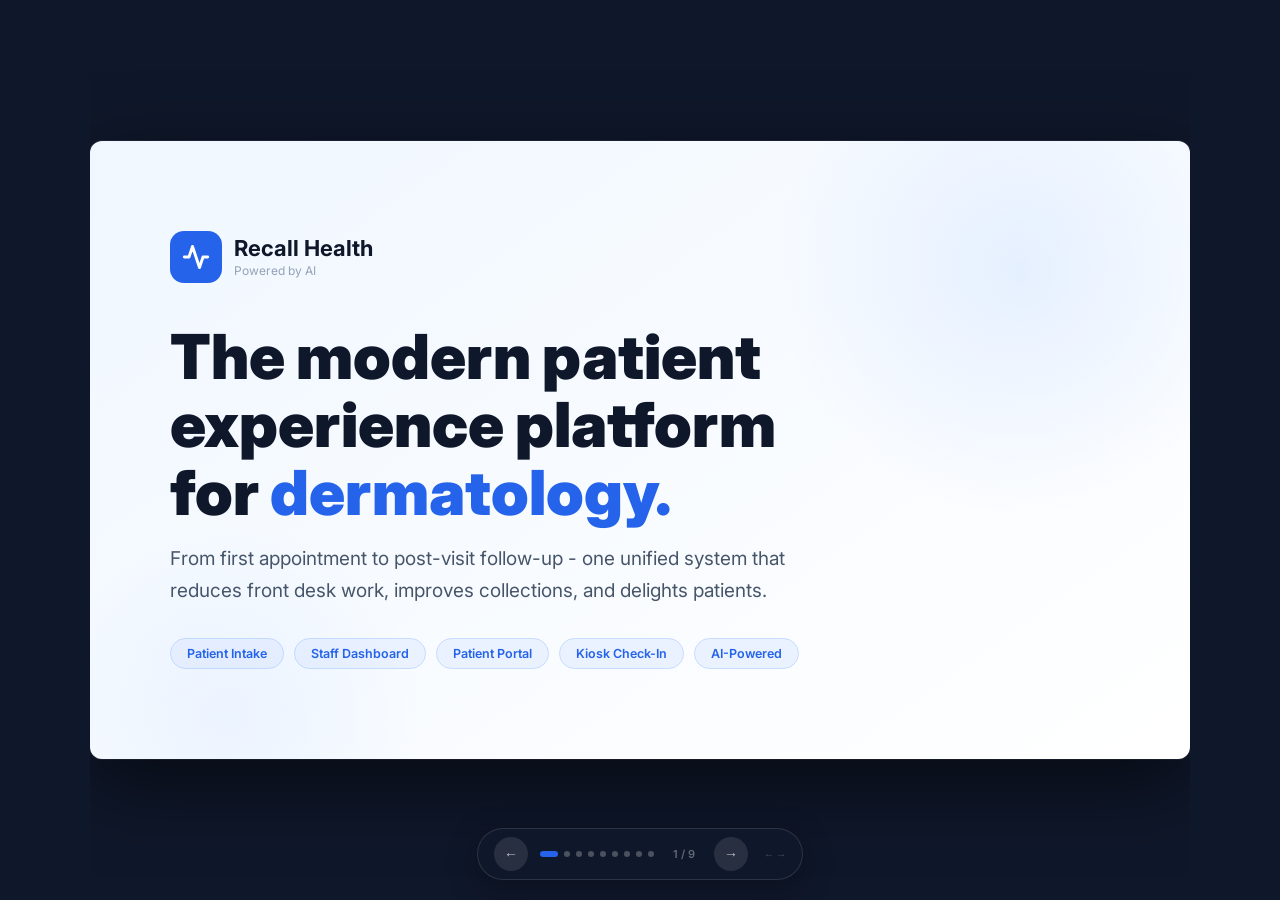
==== commit 20c2486c: "Update colors to softer blue and replace em dashes - Change primary blue from #0066FF to #2563EB (ca" ====
--- a/recall-health-deck.html
+++ b/recall-health-deck.html
@@ -3,7 +3,7 @@
 <head>
 <meta charset="UTF-8">
 <meta name="viewport" content="width=device-width, initial-scale=1.0">
-<title>Recall Health — Product Demo</title>
+<title>Recall Health - Product Demo</title>
 <link href="https://fonts.googleapis.com/css2?family=Inter:wght@300;400;500;600;700;800;900&family=Roboto:wght@300;400;500;700;900&display=swap" rel="stylesheet">
 <style>
 *{box-sizing:border-box;margin:0;padding:0}
@@ -201,7 +201,7 @@
 <div class="deck" id="deck">
 
   <!-- ─────────────────────────────────
-       SLIDE 1 — TITLE
+       SLIDE 1 - TITLE
   ───────────────────────────────── -->
   <div class="slide active" id="s1">
     <div class="s-inner">
@@ -212,7 +212,7 @@
         <div><div class="logo-name">Recall Health</div><div class="logo-sub">Powered by AI</div></div>
       </div>
       <div class="s-h1">The modern patient<br>experience platform<br>for <span class="accent">dermatology.</span></div>
-      <div class="s-body">From first appointment to post-visit follow-up — one unified system that reduces front desk work, improves collections, and delights patients.</div>
+      <div class="s-body">From first appointment to post-visit follow-up - one unified system that reduces front desk work, improves collections, and delights patients.</div>
       <div class="pill-row">
         <div class="pill">Patient Intake</div>
         <div class="pill">Staff Dashboard</div>
@@ -224,7 +224,7 @@
   </div>
 
   <!-- ─────────────────────────────────
-       SLIDE 2 — THE PROBLEM
+       SLIDE 2 - THE PROBLEM
   ───────────────────────────────── -->
   <div class="slide" id="s2">
     <div class="s-inner" style="padding:50px 80px">
@@ -241,7 +241,7 @@
         <div class="prob-card a">
           <div class="prob-ic">🧾</div>
           <div class="prob-title">Missed collections</div>
-          <div class="prob-desc">Co-pays and balances not collected at time of service are 3× harder to recover — and most practices never do.</div>
+          <div class="prob-desc">Co-pays and balances not collected at time of service are 3× harder to recover - and most practices never do.</div>
           <div class="prob-stat">30%</div>
           <div style="font-size:12px;color:var(--t3);margin-top:2px">of balances go uncollected</div>
         </div>
@@ -257,13 +257,13 @@
   </div>
 
   <!-- ─────────────────────────────────
-       SLIDE 3 — SOLUTION / JOURNEY
+       SLIDE 3 - SOLUTION / JOURNEY
   ───────────────────────────────── -->
   <div class="slide" id="s3">
     <div class="s-inner">
       <div class="s-tag" style="color:var(--brand)">Our Solution</div>
       <div class="s-h2">One platform. The complete patient journey.</div>
-      <div class="sol-body">Recall Health connects every touchpoint — from the first reminder SMS to the post-visit review — into a single, AI-powered workflow.</div>
+      <div class="sol-body">Recall Health connects every touchpoint - from the first reminder SMS to the post-visit review - into a single, AI-powered workflow.</div>
       <div class="journey">
         <div class="jstep">
           <div class="jstep-ic" style="background:rgba(139,92,246,.15)">📱</div>
@@ -299,7 +299,7 @@
   </div>
 
   <!-- ─────────────────────────────────
-       SLIDE 4 — STAFF DASHBOARD
+       SLIDE 4 - STAFF DASHBOARD
   ───────────────────────────────── -->
   <div class="slide" id="s4">
     <div class="s-inner split">
@@ -355,14 +355,14 @@
   </div>
 
   <!-- ─────────────────────────────────
-       SLIDE 5 — PATIENT INTAKE
+       SLIDE 5 - PATIENT INTAKE
   ───────────────────────────────── -->
   <div class="slide" id="s5">
     <div class="s-inner split">
       <div class="left">
         <div class="s-tag">Patient Intake</div>
         <div class="s-h2">Complete check-in before they leave home.</div>
-        <div class="s-body-sm" style="margin-bottom:24px">Sent via SMS — no app, no friction. Patients complete the full pre-visit flow on their phone in 3–5 minutes.</div>
+        <div class="s-body-sm" style="margin-bottom:24px">Sent via SMS - no app, no friction. Patients complete the full pre-visit flow on their phone in 3–5 minutes.</div>
         <div class="step-list">
           <div class="step"><div class="step-num">1</div><div class="step-text">Appointment reminder & confirmation</div></div>
           <div class="step"><div class="step-num">2</div><div class="step-text">Identity verification via OTP</div></div>
@@ -395,20 +395,20 @@
             <div style="height:6px;background:var(--border);border-radius:3px;overflow:hidden"><div style="width:79%;height:100%;background:linear-gradient(90deg,var(--green),#34D399);border-radius:3px"></div></div>
             <div style="display:flex;justify-content:space-between;margin-top:4px"><span style="font-size:10px;color:var(--green);font-weight:600">78.7% met</span><span style="font-size:10px;color:var(--t3)">$320 left</span></div>
           </div>
-          <div class="pm-badge">✓ Coverage Active — BlueCross PPO</div>
-        </div>
-      </div>
-    </div>
-  </div>
-
-  <!-- ─────────────────────────────────
-       SLIDE 6 — PATIENT PORTAL
+          <div class="pm-badge">✓ Coverage Active - BlueCross PPO</div>
+        </div>
+      </div>
+    </div>
+  </div>
+
+  <!-- ─────────────────────────────────
+       SLIDE 6 - PATIENT PORTAL
   ───────────────────────────────── -->
   <div class="slide" id="s6">
     <div class="s-inner" style="padding:50px 80px">
       <div class="s-tag" style="color:var(--green)">Patient Portal</div>
       <div class="s-h2">A health hub patients actually use.</div>
-      <div class="s-body" style="color:var(--t2)">Give patients 24/7 access to their health information, appointments, bills, and care team — all in one place.</div>
+      <div class="s-body" style="color:var(--t2)">Give patients 24/7 access to their health information, appointments, bills, and care team - all in one place.</div>
       <div class="portal-grid">
         <div class="pg-card">
           <div class="pg-ic">📅</div>
@@ -455,7 +455,7 @@
   </div>
 
   <!-- ─────────────────────────────────
-       SLIDE 7 — OTHER EXPERIENCES
+       SLIDE 7 - OTHER EXPERIENCES
   ───────────────────────────────── -->
   <div class="slide" id="s7">
     <div class="s-inner" style="padding:50px 80px">
@@ -465,13 +465,13 @@
         <div class="oc kiosk">
           <div class="oc-ic">🖥️</div>
           <div class="oc-title">Kiosk Self Check-In</div>
-          <div class="oc-desc">In-office iPad experience with large-text touch UI. Patients check in via QR scan or date of birth — no staff needed.</div>
+          <div class="oc-desc">In-office iPad experience with large-text touch UI. Patients check in via QR scan or date of birth - no staff needed.</div>
           <div class="oc-tags"><span class="oc-tag">Touch UI</span><span class="oc-tag">QR Scan</span><span class="oc-tag">Wait Time</span></div>
         </div>
         <div class="oc reg">
           <div class="oc-ic">🆕</div>
           <div class="oc-title">Self-Registration</div>
-          <div class="oc-desc">New patients create their record, enter insurance, and book their first appointment — without calling the office.</div>
+          <div class="oc-desc">New patients create their record, enter insurance, and book their first appointment - without calling the office.</div>
           <div class="oc-tags"><span class="oc-tag">Phone Verify</span><span class="oc-tag">Insurance</span><span class="oc-tag">Slot Booking</span></div>
         </div>
         <div class="oc followup">
@@ -491,7 +491,7 @@
   </div>
 
   <!-- ─────────────────────────────────
-       SLIDE 8 — AI
+       SLIDE 8 - AI
   ───────────────────────────────── -->
   <div class="slide" id="s8">
     <div class="s-inner" style="padding:50px 80px">
@@ -502,7 +502,7 @@
         <div class="ai-card">
           <div class="ai-card-ic"><svg viewBox="0 0 20 20" fill="white"><path fill-rule="evenodd" d="M6.267 3.455a3.066 3.066 0 001.745-.723 3.066 3.066 0 013.976 0 3.066 3.066 0 001.745.723 3.066 3.066 0 012.812 2.812c.051.643.304 1.254.723 1.745a3.066 3.066 0 010 3.976 3.066 3.066 0 00-.723 1.745 3.066 3.066 0 01-2.812 2.812 3.066 3.066 0 00-1.745.723 3.066 3.066 0 01-3.976 0 3.066 3.066 0 00-1.745-.723 3.066 3.066 0 01-2.812-2.812 3.066 3.066 0 00-.723-1.745 3.066 3.066 0 010-3.976 3.066 3.066 0 00.723-1.745 3.066 3.066 0 012.812-2.812zm7.44 5.252a1 1 0 00-1.414-1.414L9 10.586 7.707 9.293a1 1 0 00-1.414 1.414l2 2a1 1 0 001.414 0l4-4z" clip-rule="evenodd"/></svg></div>
           <div class="ai-card-title">Benefits Interpretation</div>
-          <div class="ai-card-desc">Translates raw insurance data into plain-English summaries — deductible status, co-pay, and estimated amount due today.</div>
+          <div class="ai-card-desc">Translates raw insurance data into plain-English summaries - deductible status, co-pay, and estimated amount due today.</div>
         </div>
         <div class="ai-card">
           <div class="ai-card-ic"><svg viewBox="0 0 20 20" fill="white"><path fill-rule="evenodd" d="M11.3 1.046A1 1 0 0112 2v5h4a1 1 0 01.82 1.573l-7 10A1 1 0 018 18v-5H4a1 1 0 01-.82-1.573l7-10a1 1 0 011.12-.38z" clip-rule="evenodd"/></svg></div>
@@ -519,7 +519,7 @@
   </div>
 
   <!-- ─────────────────────────────────
-       SLIDE 9 — CTA
+       SLIDE 9 - CTA
   ───────────────────────────────── -->
   <div class="slide" id="s9">
     <div class="s-inner">
@@ -528,12 +528,12 @@
         <div class="logo-mark"><svg viewBox="0 0 24 24" fill="none" stroke="white" stroke-width="2.5" stroke-linecap="round" stroke-linejoin="round"><path d="M22 12h-4l-3 9L9 3l-3 9H2"/></svg></div>
       </div>
       <div class="s-h1">Ready to see it live?</div>
-      <div class="s-body">Explore the full interactive prototype — every screen, every flow, real demo data.</div>
+      <div class="s-body">Explore the full interactive prototype - every screen, every flow, real demo data.</div>
       <div class="cta-row">
         <button class="cta-btn primary" onclick="alert('Open recall-health-prototype.html to explore the demo')">Open Interactive Demo →</button>
         <button class="cta-btn sec" onclick="alert('Contact: hello@recallhealth.ai')">Get in Touch</button>
       </div>
-      <div style="margin-top:48px;font-size:12px;color:var(--t3)">Universal Dermatology — Miami &nbsp;·&nbsp; Demo Data Only &nbsp;·&nbsp; March 2026</div>
+      <div style="margin-top:48px;font-size:12px;color:var(--t3)">Universal Dermatology - Miami &nbsp;·&nbsp; Demo Data Only &nbsp;·&nbsp; March 2026</div>
     </div>
   </div>
 
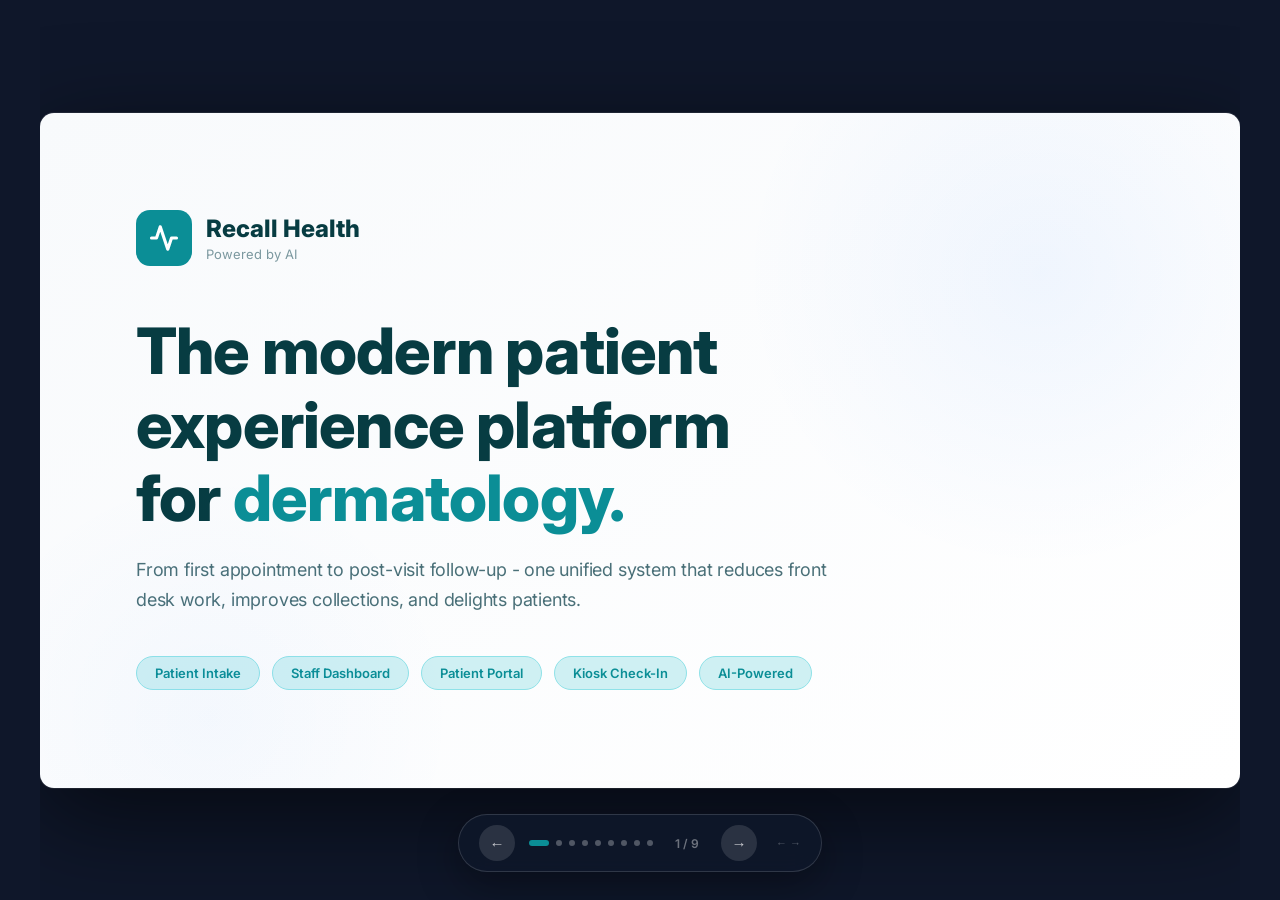
==== commit 172224b1: "Update UI/UX across prototype and deck presentations Patient Intake App: - Convert completion timeli" ====
--- a/recall-health-deck.html
+++ b/recall-health-deck.html
@@ -5,197 +5,9 @@
 <meta name="viewport" content="width=device-width, initial-scale=1.0">
 <title>Recall Health - Product Demo</title>
 <link href="https://fonts.googleapis.com/css2?family=Inter:wght@300;400;500;600;700;800;900&family=Roboto:wght@300;400;500;700;900&display=swap" rel="stylesheet">
-<style>
-*{box-sizing:border-box;margin:0;padding:0}
-:root{
-  /* Brand */
-  --brand:#2563EB;--brand-dk:#1D4ED8;--brand-lt:#EFF6FF;--brand-border:#BFDBFE;
-  /* Orange accent */
-  --orange:#F97316;--orange-dk:#EA6C0A;--orange-lt:#FFF7ED;--orange-mid:#FB923C;
-  /* Blue (legacy alias) */
-  --blue:#2563EB;--blue-lt:#EBF2FF;--blue-border:#C7DCFF;
-  /* Backgrounds */
-  --bg:#F1F5F9;--surface:#F8FAFC;--white:#FFFFFF;
-  /* Borders */
-  --border:#E2E8F0;--borderlt:#F1F5F9;
-  /* Text */
-  --t1:#0F172A;--t2:#475569;--t3:#94A3B8;
-  /* Semantic */
-  --green:#059669;--green-bg:#ECFDF5;
-  --amber:#D97706;--amber-bg:#FFFBEB;
-  --red:#DC2626;--red-bg:#FEF2F2;
-  --purple:#8B5CF6;--purple-bg:#F5F3FF;
-  /* Legacy */
-  --navy:#0F172A;--navy2:#1E293B;--navy3:#334155;
-  /* Shadows */
-  --sh1:0 1px 3px rgba(15,23,42,.06),0 1px 2px rgba(15,23,42,.04);
-  --sh2:0 4px 12px rgba(15,23,42,.08),0 2px 4px rgba(15,23,42,.04);
-  --sh3:0 10px 30px rgba(15,23,42,.12),0 4px 8px rgba(15,23,42,.06);
-  --sh-brand:0 4px 14px rgba(37,99,235,.18);
-}
-html,body{height:100%;font-family:'Inter','Roboto',sans-serif;background:#0F172A;overflow:hidden;display:flex;align-items:center;justify-content:center}
-
-/* ── DECK SHELL ── */
-.deck{width:min(1100px,calc(100vw - 40px));aspect-ratio:16/9;position:relative;overflow:hidden;border-radius:12px;box-shadow:0 0 0 1px rgba(255,255,255,.06),0 24px 80px rgba(0,0,0,.55)}
-
-/* ── SLIDES ── */
-.slide{position:absolute;inset:0;display:flex;opacity:0;pointer-events:none;transition:opacity .4s ease}
-.slide.active{opacity:1;pointer-events:all}
-
-/* ── NAV ── */
-.nav{position:absolute;bottom:20px;left:50%;transform:translateX(-50%);display:flex;align-items:center;gap:12px;z-index:100;background:var(--navy);backdrop-filter:blur(12px);border:1px solid rgba(255,255,255,.12);border-radius:40px;padding:8px 16px;box-shadow:0 8px 32px rgba(0,0,0,.3)}
-.nav-btn{width:34px;height:34px;border-radius:50%;border:none;background:rgba(255,255,255,.1);color:rgba(255,255,255,.7);cursor:pointer;display:flex;align-items:center;justify-content:center;transition:all .15s;font-size:14px}
-.nav-btn:hover{background:var(--brand);color:#fff}
-.nav-dots{display:flex;gap:6px;align-items:center}
-.dot{width:6px;height:6px;border-radius:50%;background:rgba(255,255,255,.25);cursor:pointer;transition:all .2s}
-.dot.active{background:var(--brand);width:18px;border-radius:3px}
-.slide-num{font-size:11px;font-weight:600;color:rgba(255,255,255,.35);min-width:36px;text-align:center}
-kbd{font-size:10px;color:rgba(255,255,255,.25);font-family:'Roboto',sans-serif;margin-left:4px}
-
-/* ── SHARED LAYOUT ── */
-.s-inner{width:100%;height:100%;display:flex;flex-direction:column;justify-content:center;padding:60px 80px}
-.s-inner.split{flex-direction:row;align-items:center;gap:80px}
-.s-tag{display:inline-flex;align-items:center;gap:6px;font-size:11px;font-weight:700;text-transform:uppercase;letter-spacing:1.2px;margin-bottom:18px;color:var(--t2);opacity:.8}
-.s-h1{font-size:52px;font-weight:900;line-height:1.1;margin-bottom:16px;color:var(--t1)}
-.s-h2{font-size:36px;font-weight:800;line-height:1.2;margin-bottom:14px;color:var(--t1)}
-.s-body{font-size:17px;line-height:1.65;color:var(--t2);max-width:680px}
-.s-body-sm{font-size:15px;line-height:1.6;color:var(--t2)}
-.accent{color:var(--brand)}
-
-/* ── SLIDE 1: TITLE ── */
-#s1{background:linear-gradient(145deg,#F0F7FF,#FFFFFF)}
-#s1 .s-inner{position:relative;overflow:hidden}
-#s1 .blob1{position:absolute;top:-120px;right:-80px;width:500px;height:500px;border-radius:50%;background:radial-gradient(circle,rgba(0,102,255,.08),transparent 70%);pointer-events:none}
-#s1 .blob2{position:absolute;bottom:-160px;left:-60px;width:400px;height:400px;border-radius:50%;background:radial-gradient(circle,rgba(0,102,255,.05),transparent 70%);pointer-events:none}
-#s1 .logo{display:flex;align-items:center;gap:12px;margin-bottom:40px}
-#s1 .logo-mark{width:52px;height:52px;background:var(--brand);border-radius:14px;display:flex;align-items:center;justify-content:center}
-#s1 .logo-mark svg{width:28px;height:28px}
-#s1 .logo-name{font-size:22px;font-weight:700;color:var(--t1)}
-#s1 .logo-sub{font-size:12px;color:var(--t3);margin-top:2px}
-#s1 .s-h1{color:var(--t1);font-size:62px}
-#s1 .s-body{color:var(--t2);font-size:19px}
-#s1 .pill-row{display:flex;gap:10px;margin-top:32px;flex-wrap:wrap}
-#s1 .pill{padding:7px 16px;border-radius:20px;font-size:12.5px;font-weight:600;background:var(--blue-lt);color:var(--blue);border:1px solid var(--blue-border)}
-
-/* ── SLIDE 2: PROBLEM ── */
-#s2{background:#FEF9F5}
-#s2 .s-h2{color:var(--t1)}
-#s2 .s-tag{color:var(--brand)}
-#s2 .prob-grid{display:grid;grid-template-columns:repeat(3,1fr);gap:20px;margin-top:36px}
-#s2 .prob-card{background:var(--white);border-radius:16px;padding:28px 24px;border:1px solid var(--border);position:relative;overflow:hidden}
-#s2 .prob-card::before{content:'';position:absolute;top:0;left:0;right:0;height:4px}
-#s2 .prob-card.r::before{background:linear-gradient(90deg,#EF4444,#F87171)}
-#s2 .prob-card.a::before{background:linear-gradient(90deg,var(--amber),#FCD34D)}
-#s2 .prob-card.b::before{background:linear-gradient(90deg,var(--blue),#60A5FA)}
-#s2 .prob-ic{font-size:32px;margin-bottom:14px}
-#s2 .prob-title{font-size:16px;font-weight:700;color:var(--t1);margin-bottom:8px}
-#s2 .prob-desc{font-size:14px;color:var(--t2);line-height:1.55}
-#s2 .prob-stat{font-size:28px;font-weight:900;margin-top:14px}
-#s2 .prob-card.r .prob-stat{color:#EF4444}
-#s2 .prob-card.a .prob-stat{color:var(--amber)}
-#s2 .prob-card.b .prob-stat{color:var(--blue)}
-
-/* ── SLIDE 3: SOLUTION ── */
-#s3{background:#F0F7FF}
-#s3 .s-h2{color:var(--t1)}
-#s3 .s-tag{color:var(--brand)}
-#s3 .sol-body{color:var(--t2);font-size:18px;max-width:600px;line-height:1.65;margin-bottom:40px}
-#s3 .journey{display:flex;align-items:center;gap:0;margin-top:8px}
-#s3 .jstep{display:flex;flex-direction:column;align-items:center;gap:10px;flex:1}
-#s3 .jstep-ic{width:56px;height:56px;border-radius:16px;display:flex;align-items:center;justify-content:center;font-size:22px}
-#s3 .jstep-label{font-size:12px;font-weight:600;color:var(--t2);text-align:center;line-height:1.3}
-#s3 .jarrow{color:var(--t3);font-size:20px;flex-shrink:0;margin-bottom:20px}
-
-/* ── SLIDE 4: STAFF DASHBOARD ── */
-#s4{background:var(--white)}
-#s4 .left{flex:1;max-width:460px}
-#s4 .right{flex:1;display:flex;flex-direction:column;gap:12px}
-#s4 .s-h2{color:var(--t1)}
-#s4 .s-tag{color:#6366F1}
-#s4 .feat-list{display:flex;flex-direction:column;gap:10px;margin-top:24px}
-#s4 .feat{display:flex;align-items:flex-start;gap:12px;padding:14px 16px;border-radius:12px;background:#F7F9FF;border:1px solid var(--border)}
-#s4 .feat-ic{width:36px;height:36px;border-radius:10px;display:flex;align-items:center;justify-content:center;flex-shrink:0;font-size:16px}
-#s4 .feat-title{font-size:13.5px;font-weight:700;color:var(--t1);margin-bottom:2px}
-#s4 .feat-desc{font-size:12.5px;color:var(--t2)}
-#s4 .mock{background:linear-gradient(135deg,var(--navy),var(--navy2));border-radius:16px;padding:18px;color:#fff;min-height:280px;position:relative;overflow:hidden}
-#s4 .mock::before{content:'';position:absolute;top:-40px;right:-40px;width:160px;height:160px;border-radius:50%;background:rgba(0,102,255,.15)}
-
-/* ── SLIDE 5: PATIENT INTAKE ── */
-#s5{background:#F0F7FF}
-#s5 .left{flex:1;max-width:480px}
-#s5 .right{flex:1;display:flex;justify-content:center}
-#s5 .s-h2{color:var(--t1)}
-#s5 .s-tag{color:var(--brand)}
-#s5 .step-list{display:flex;flex-direction:column;gap:10px;margin-top:24px}
-#s5 .step{display:flex;align-items:center;gap:14px;padding:12px 16px;border-radius:12px;background:var(--white);border:1px solid var(--border)}
-#s5 .step-num{width:28px;height:28px;border-radius:50%;background:var(--brand);display:flex;align-items:center;justify-content:center;font-size:12px;font-weight:700;color:#fff;flex-shrink:0}
-#s5 .step-text{font-size:13.5px;color:var(--t1);font-weight:500}
-#s5 .phone-mock{width:220px;background:var(--white);border-radius:28px;padding:20px 16px;box-shadow:0 24px 60px rgba(0,0,0,.15);display:flex;flex-direction:column;gap:10px}
-#s5 .pm-hdr{background:linear-gradient(135deg,var(--brand),var(--brand-dk));border-radius:14px;padding:16px;color:#fff}
-#s5 .pm-title{font-size:13px;font-weight:700;margin-bottom:4px}
-#s5 .pm-sub{font-size:11px;color:rgba(255,255,255,.55)}
-#s5 .pm-prog{display:flex;gap:3px;margin-top:10px}
-#s5 .pm-ps{flex:1;height:3px;border-radius:2px;background:rgba(255,255,255,.2)}
-#s5 .pm-ps.d{background:var(--brand)}
-#s5 .pm-field{background:#F7F9FF;border-radius:8px;padding:10px 12px}
-#s5 .pm-fl{font-size:10px;color:var(--t3);margin-bottom:3px}
-#s5 .pm-fv{font-size:13px;font-weight:600;color:var(--t1)}
-#s5 .pm-badge{display:inline-flex;align-items:center;gap:4px;background:var(--green-bg);color:var(--green);font-size:11px;font-weight:600;padding:4px 10px;border-radius:20px}
-
-/* ── SLIDE 6: PATIENT PORTAL ── */
-#s6{background:var(--white)}
-#s6 .s-h2{color:var(--t1)}
-#s6 .s-tag{color:var(--green)}
-#s6 .portal-grid{display:grid;grid-template-columns:repeat(4,1fr);gap:14px;margin-top:30px}
-#s6 .pg-card{background:#F7F9FF;border-radius:14px;padding:20px 16px;border:1px solid var(--border);text-align:center;transition:transform .2s}
-#s6 .pg-card:hover{transform:translateY(-3px);box-shadow:0 8px 24px rgba(0,0,0,.08)}
-#s6 .pg-ic{font-size:28px;margin-bottom:10px}
-#s6 .pg-title{font-size:13.5px;font-weight:700;color:var(--t1);margin-bottom:5px}
-#s6 .pg-desc{font-size:12px;color:var(--t2);line-height:1.45}
-
-/* ── SLIDE 7: OTHER APPS ── */
-#s7{background:#F0F7FF}
-#s7 .s-h2{color:var(--t1)}
-#s7 .s-tag{color:var(--brand)}
-#s7 .other-grid{display:grid;grid-template-columns:1fr 1fr;gap:20px;margin-top:30px}
-#s7 .oc{border-radius:16px;padding:26px;border:1px solid var(--border);position:relative;overflow:hidden}
-#s7 .oc.kiosk{background:#FFFBEB}
-#s7 .oc.reg{background:#F5F3FF}
-#s7 .oc.followup{background:#F0FDFA}
-#s7 .oc.ai{background:#FEF9F5}
-#s7 .oc-ic{font-size:28px;margin-bottom:12px}
-#s7 .oc-title{font-size:17px;font-weight:700;color:var(--t1);margin-bottom:8px}
-#s7 .oc-desc{font-size:13.5px;color:var(--t2);line-height:1.55}
-#s7 .oc-tags{display:flex;gap:6px;flex-wrap:wrap;margin-top:12px}
-#s7 .oc-tag{font-size:11px;font-weight:600;padding:3px 9px;border-radius:6px;color:var(--t2);background:rgba(0,0,0,.04);border:1px solid var(--border)}
-
-/* ── SLIDE 8: AI ── */
-#s8{background:var(--white)}
-#s8 .s-h2{color:var(--t1)}
-#s8 .s-tag{color:var(--brand)}
-#s8 .ai-grid{display:grid;grid-template-columns:repeat(3,1fr);gap:18px;margin-top:32px}
-#s8 .ai-card{border-radius:16px;padding:24px;background:var(--surface);border:1px solid var(--border)}
-#s8 .ai-card-ic{width:44px;height:44px;background:var(--brand);border-radius:12px;display:flex;align-items:center;justify-content:center;margin-bottom:14px}
-#s8 .ai-card-ic svg{width:22px;height:22px}
-#s8 .ai-card-title{font-size:15px;font-weight:700;color:var(--t1);margin-bottom:8px}
-#s8 .ai-card-desc{font-size:13px;color:var(--t2);line-height:1.55}
-
-/* ── SLIDE 9: CTA ── */
-#s9{background:linear-gradient(135deg,#EBF2FF,#F0F7FF)}
-#s9 .s-inner{align-items:center;text-align:center}
-#s9 .logo{display:flex;align-items:center;gap:12px;justify-content:center;margin-bottom:40px}
-#s9 .logo-mark{width:56px;height:56px;background:var(--brand);border-radius:16px;display:flex;align-items:center;justify-content:center;box-shadow:var(--sh-brand)}
-#s9 .logo-mark svg{width:30px;height:30px}
-#s9 .s-h1{color:var(--t1);font-size:54px;max-width:700px;margin:0 auto 16px}
-#s9 .s-body{color:var(--t2);font-size:18px;max-width:560px;margin:0 auto 40px}
-#s9 .cta-row{display:flex;gap:14px;justify-content:center}
-#s9 .cta-btn{padding:14px 32px;border-radius:12px;font-size:15px;font-weight:700;cursor:pointer;font-family:'Inter','Roboto',sans-serif;transition:all .2s;border:none}
-#s9 .cta-btn.primary{background:var(--brand);color:#fff;box-shadow:var(--sh-brand)}
-#s9 .cta-btn.primary:hover{background:var(--brand-dk);transform:translateY(-2px);box-shadow:0 8px 24px rgba(0,102,255,.4)}
-#s9 .cta-btn.sec{background:var(--white);color:var(--brand);border:1px solid var(--brand-border)}
-#s9 .cta-btn.sec:hover{background:var(--brand-lt)}
-#s9 .blob1{position:absolute;top:-120px;right:-80px;width:500px;height:500px;border-radius:50%;background:radial-gradient(circle,rgba(0,102,255,.07),transparent 70%);pointer-events:none}
-</style>
+<link rel="stylesheet" href="styles-deck.css">
+</head>
+<body>
 </head>
 <body>
 <div class="deck" id="deck">
@@ -458,7 +270,7 @@
        SLIDE 7 - OTHER EXPERIENCES
   ───────────────────────────────── -->
   <div class="slide" id="s7">
-    <div class="s-inner" style="padding:50px 80px">
+    <div class="s-inner" style="padding:32px 80px">
       <div class="s-tag">More Experiences</div>
       <div class="s-h2">Purpose-built for every moment of care</div>
       <div class="other-grid">
@@ -485,6 +297,12 @@
           <div class="oc-title">Appointment Accelerator</div>
           <div class="oc-desc">When a cancellation comes in, AI instantly matches the slot to the best-fit waitlisted patient and sends an automated SMS offer.</div>
           <div class="oc-tags"><span class="oc-tag">AI Matching</span><span class="oc-tag">Waitlist</span><span class="oc-tag">Auto-SMS</span></div>
+        </div>
+        <div class="oc outreach">
+          <div class="oc-ic">💬</div>
+          <div class="oc-title">Pre-Visit Outreach</div>
+          <div class="oc-desc">Automated appointment reminders at T-5, T-2, and T-1 days via Email, SMS, and Call. Staff dashboard tracks confirmations, reschedules, and no-shows in real time with actionable metrics.</div>
+          <div class="oc-tags"><span class="oc-tag">Multi-Channel</span><span class="oc-tag">Confirmation Tracking</span><span class="oc-tag">Pipeline Analytics</span></div>
         </div>
       </div>
     </div>
@@ -548,34 +366,6 @@
   <kbd>← →</kbd>
 </div>
 
-<script>
-const slides = document.querySelectorAll('.slide');
-const dotsEl = document.getElementById('dots');
-const snumEl = document.getElementById('snum');
-let cur = 0;
-
-// build dots
-slides.forEach((_,i)=>{
-  const d = document.createElement('div');
-  d.className = 'dot' + (i===0?' active':'');
-  d.onclick = ()=>goTo(i);
-  dotsEl.appendChild(d);
-});
-
-function goTo(n){
-  slides[cur].classList.remove('active');
-  dotsEl.children[cur].classList.remove('active');
-  cur = (n + slides.length) % slides.length;
-  slides[cur].classList.add('active');
-  dotsEl.children[cur].classList.add('active');
-  snumEl.textContent = (cur+1)+' / '+slides.length;
-}
-function go(d){ goTo(cur+d); }
-
-document.addEventListener('keydown',e=>{
-  if(e.key==='ArrowRight'||e.key==='ArrowDown') go(1);
-  if(e.key==='ArrowLeft'||e.key==='ArrowUp') go(-1);
-});
-</script>
+<script src="script-deck.js"></script>
 </body>
 </html>
--- a/styles-deck.css
+++ b/styles-deck.css
@@ -0,0 +1,190 @@
+*{box-sizing:border-box;margin:0;padding:0}
+:root{
+  /* Brand - vibrant teal */
+  --brand:#0B8E96;--brand-dk:#066B72;--brand-lt:#CFF0F3;--brand-border:#8FE2E8;
+  /* Teal accent bright */
+  --orange:#1FADB4;--orange-dk:#0A8A91;--orange-lt:#B8F0F6;--orange-mid:#25C9D1;
+  /* Teal (legacy alias) */
+  --blue:#0B8E96;--blue-lt:#CFF0F3;--blue-border:#8FE2E8;
+  /* Backgrounds */
+  --bg:#FAFBFC;--surface:#F0F8FA;--white:#FFFFFF;
+  /* Borders */
+  --border:#A8DFE4;--borderlt:#D4F0F3;
+  /* Text */
+  --t1:#073C42;--t2:#4A7078;--t3:#7B989F;
+  /* Semantic */
+  --green:#00A651;--green-bg:#ECFDF5;
+  --amber:#D97706;--amber-bg:#FFFBEB;
+  --red:#E84C3D;--red-bg:#FEF2F2;
+  --purple:#6B95A8;--purple-bg:#E8F5F9;
+  /* Legacy */
+  --navy:#073C42;--navy2:#0F5860;--navy3:#1A7A89;
+  /* Shadows - vibrant teal */
+  --sh1:0 2px 4px rgba(11,142,150,.06),0 1px 2px rgba(11,142,150,.03);
+  --sh2:0 6px 16px rgba(11,142,150,.12),0 2px 4px rgba(11,142,150,.04);
+  --sh3:0 12px 40px rgba(11,142,150,.16),0 4px 8px rgba(11,142,150,.06);
+  --sh-brand:0 6px 20px rgba(11,142,150,.2);
+}
+html,body{height:100%;font-family:'Inter','Roboto',sans-serif;background:#0F172A;overflow:hidden;display:flex;align-items:center;justify-content:center}
+
+/* ── DECK SHELL ── */
+.deck{width:min(1200px,calc(100vw - 40px));aspect-ratio:16/9;position:relative;overflow:hidden;border-radius:14px;box-shadow:0 0 0 1px rgba(255,255,255,.08),0 28px 100px rgba(0,0,0,.58)}
+
+/* ── SLIDES ── */
+.slide{position:absolute;inset:0;display:flex;opacity:0;pointer-events:none;transition:opacity .4s ease}
+.slide.active{opacity:1;pointer-events:all}
+
+/* ── NAV ── */
+.nav{position:absolute;bottom:28px;left:50%;transform:translateX(-50%);display:flex;align-items:center;gap:14px;z-index:100;background:rgba(15,23,42,.92);backdrop-filter:blur(16px);border:1px solid rgba(255,255,255,.14);border-radius:44px;padding:10px 20px;box-shadow:0 12px 40px rgba(0,0,0,.35)}
+.nav-btn{width:36px;height:36px;border-radius:50%;border:none;background:rgba(255,255,255,.12);color:rgba(255,255,255,.75);cursor:pointer;display:flex;align-items:center;justify-content:center;transition:all .2s;font-size:15px}
+.nav-btn:hover{background:var(--brand);color:#fff;transform:scale(1.05)}
+.nav-dots{display:flex;gap:7px;align-items:center}
+.dot{width:6px;height:6px;border-radius:50%;background:rgba(255,255,255,.28);cursor:pointer;transition:all .2s}
+.dot.active{background:var(--brand);width:20px;border-radius:3px}
+.slide-num{font-size:12px;font-weight:600;color:rgba(255,255,255,.4);min-width:40px;text-align:center}
+kbd{font-size:11px;color:rgba(255,255,255,.28);font-family:'Roboto',sans-serif;margin-left:5px}
+
+/* ── SHARED LAYOUT ── */
+.s-inner{width:100%;height:100%;display:flex;flex-direction:column;justify-content:center;padding:48px 96px}
+.s-inner.split{flex-direction:row;align-items:center;gap:80px}
+.s-tag{display:inline-flex;align-items:center;gap:7px;font-size:11px;font-weight:700;text-transform:uppercase;letter-spacing:1.3px;margin-bottom:24px;color:var(--t2);opacity:.75}
+.s-h1{font-size:60px;font-weight:800;line-height:1.15;margin-bottom:20px;color:var(--t1);letter-spacing:-0.8px}
+.s-h2{font-size:42px;font-weight:800;line-height:1.25;margin-bottom:20px;color:var(--t1);letter-spacing:-0.5px}
+.s-body{font-size:18px;line-height:1.7;color:var(--t2);max-width:700px;letter-spacing:-0.2px}
+.s-body-sm{font-size:16px;line-height:1.65;color:var(--t2)}
+.accent{color:var(--brand)}
+
+/* ── SLIDE 1: TITLE ── */
+#s1{background:linear-gradient(145deg,#F8FAFC,#FFFFFF)}
+#s1 .s-inner{position:relative;overflow:hidden}
+#s1 .blob1{position:absolute;top:-140px;right:-100px;width:600px;height:600px;border-radius:50%;background:radial-gradient(circle,rgba(0,102,255,.05),transparent 70%);pointer-events:none}
+#s1 .blob2{position:absolute;bottom:-180px;left:-80px;width:500px;height:500px;border-radius:50%;background:radial-gradient(circle,rgba(0,102,255,.03),transparent 70%);pointer-events:none}
+#s1 .logo{display:flex;align-items:center;gap:14px;margin-bottom:48px}
+#s1 .logo-mark{width:56px;height:56px;background:var(--brand);border-radius:14px;display:flex;align-items:center;justify-content:center}
+#s1 .logo-mark svg{width:30px;height:30px;color:#fff}
+#s1 .logo-name{font-size:24px;font-weight:800;color:var(--t1)}
+#s1 .logo-sub{font-size:13px;color:var(--t3);margin-top:3px}
+#s1 .s-h1{color:var(--t1);font-size:64px}
+#s1 .s-body{color:var(--t2);font-size:18px}
+#s1 .pill-row{display:flex;gap:12px;margin-top:40px;flex-wrap:wrap}
+#s1 .pill{padding:8px 18px;border-radius:22px;font-size:13px;font-weight:600;background:var(--blue-lt);color:var(--blue);border:1px solid var(--blue-border)}
+
+/* ── SLIDE 2: PROBLEM ── */
+#s2{background:#FAFBFC}
+#s2 .s-h2{color:var(--t1)}
+#s2 .s-tag{color:var(--brand)}
+#s2 .prob-grid{display:grid;grid-template-columns:repeat(3,1fr);gap:28px;margin-top:48px}
+#s2 .prob-card{background:var(--white);border-radius:16px;padding:36px 28px;border:1px solid var(--border);position:relative;overflow:hidden;box-shadow:var(--sh1)}
+#s2 .prob-card::before{content:'';position:absolute;top:0;left:0;right:0;height:5px}
+#s2 .prob-card.r::before{background:linear-gradient(90deg,#E84C3D,#F5695C)}
+#s2 .prob-card.a::before{background:linear-gradient(90deg,#FF8555,#FFB99F)}
+#s2 .prob-card.b::before{background:linear-gradient(90deg,var(--blue),#4D94FF)}
+#s2 .prob-ic{font-size:36px;margin-bottom:18px}
+#s2 .prob-title{font-size:17px;font-weight:700;color:var(--t1);margin-bottom:10px}
+#s2 .prob-desc{font-size:15px;color:var(--t2);line-height:1.6}
+#s2 .prob-stat{font-size:32px;font-weight:800;margin-top:20px}
+#s2 .prob-card.r .prob-stat{color:#E84C3D}
+#s2 .prob-card.a .prob-stat{color:#FF8555}
+#s2 .prob-card.b .prob-stat{color:var(--blue)}
+
+/* ── SLIDE 3: SOLUTION ── */
+#s3{background:#FAFBFC}
+#s3 .s-h2{color:var(--t1)}
+#s3 .s-tag{color:var(--brand)}
+#s3 .sol-body{color:var(--t2);font-size:18px;max-width:650px;line-height:1.7;margin-bottom:56px;letter-spacing:-0.2px}
+#s3 .journey{display:flex;align-items:center;gap:0;margin-top:12px}
+#s3 .jstep{display:flex;flex-direction:column;align-items:center;gap:12px;flex:1}
+#s3 .jstep-ic{width:64px;height:64px;border-radius:18px;display:flex;align-items:center;justify-content:center;font-size:26px}
+#s3 .jstep-label{font-size:13px;font-weight:600;color:var(--t2);text-align:center;line-height:1.4}
+#s3 .jarrow{color:var(--t3);font-size:24px;flex-shrink:0;margin-bottom:24px;opacity:.6}
+
+/* ── SLIDE 4: STAFF DASHBOARD ── */
+#s4{background:#FAFBFC}
+#s4 .left{flex:1;max-width:480px}
+#s4 .right{flex:1;display:flex;flex-direction:column;gap:16px}
+#s4 .s-h2{color:var(--t1)}
+#s4 .s-tag{color:#6366F1}
+#s4 .feat-list{display:flex;flex-direction:column;gap:14px;margin-top:32px}
+#s4 .feat{display:flex;align-items:flex-start;gap:14px;padding:18px 20px;border-radius:13px;background:var(--white);border:1px solid var(--border);box-shadow:var(--sh1)}
+#s4 .feat-ic{width:40px;height:40px;border-radius:11px;display:flex;align-items:center;justify-content:center;flex-shrink:0;font-size:18px}
+#s4 .feat-title{font-size:14px;font-weight:700;color:var(--t1);margin-bottom:3px}
+#s4 .feat-desc{font-size:13px;color:var(--t2);line-height:1.5}
+#s4 .mock{background:linear-gradient(135deg,var(--navy),var(--navy2));border-radius:18px;padding:24px;color:#fff;min-height:320px;position:relative;overflow:hidden;box-shadow:var(--sh3)}
+#s4 .mock::before{content:'';position:absolute;top:-50px;right:-50px;width:200px;height:200px;border-radius:50%;background:rgba(0,102,255,.12)}
+
+/* ── SLIDE 5: PATIENT INTAKE ── */
+#s5{background:#FAFBFC}
+#s5 .left{flex:1;max-width:520px}
+#s5 .right{flex:1;display:flex;justify-content:center}
+#s5 .s-h2{color:var(--t1);margin-bottom:12px;font-size:36px}
+#s5 .s-tag{color:var(--brand)}
+#s5 .step-list{display:flex;flex-direction:column;gap:8px;margin-top:16px}
+#s5 .step{display:flex;align-items:center;gap:12px;padding:10px 14px;border-radius:13px;background:var(--white);border:1px solid var(--border);box-shadow:var(--sh1)}
+#s5 .step-num{width:28px;height:28px;border-radius:50%;background:var(--brand);display:flex;align-items:center;justify-content:center;font-size:12px;font-weight:700;color:#fff;flex-shrink:0}
+#s5 .step-text{font-size:13px;color:var(--t1);font-weight:500}
+#s5 .phone-mock{width:220px;background:var(--white);border-radius:32px;padding:18px 14px;box-shadow:0 32px 80px rgba(0,0,0,.16);display:flex;flex-direction:column;gap:10px}
+#s5 .pm-hdr{background:linear-gradient(135deg,var(--brand),var(--brand-dk));border-radius:16px;padding:20px;color:#fff}
+#s5 .pm-title{font-size:14px;font-weight:700;margin-bottom:5px}
+#s5 .pm-sub{font-size:12px;color:rgba(255,255,255,.6)}
+#s5 .pm-prog{display:flex;gap:4px;margin-top:12px}
+#s5 .pm-ps{flex:1;height:3px;border-radius:2px;background:rgba(255,255,255,.2)}
+#s5 .pm-ps.d{background:var(--brand)}
+#s5 .pm-field{background:#F8FAFC;border-radius:10px;padding:12px 14px}
+#s5 .pm-fl{font-size:11px;color:var(--t3);margin-bottom:4px}
+#s5 .pm-fv{font-size:14px;font-weight:600;color:var(--t1)}
+#s5 .pm-badge{display:inline-flex;align-items:center;gap:5px;background:var(--green-bg);color:var(--green);font-size:12px;font-weight:600;padding:5px 12px;border-radius:20px}
+
+/* ── SLIDE 6: PATIENT PORTAL ── */
+#s6{background:#FAFBFC}
+#s6 .s-h2{color:var(--t1)}
+#s6 .s-tag{color:var(--green)}
+#s6 .portal-grid{display:grid;grid-template-columns:repeat(4,1fr);gap:20px;margin-top:40px}
+#s6 .pg-card{background:var(--white);border-radius:15px;padding:28px 20px;border:1px solid var(--border);text-align:center;transition:all .2s;box-shadow:var(--sh1)}
+#s6 .pg-card:hover{transform:translateY(-4px);box-shadow:var(--sh2)}
+#s6 .pg-ic{font-size:32px;margin-bottom:14px}
+#s6 .pg-title{font-size:14.5px;font-weight:700;color:var(--t1);margin-bottom:7px}
+#s6 .pg-desc{font-size:13px;color:var(--t2);line-height:1.5}
+
+/* ── SLIDE 7: OTHER APPS ── */
+#s7{background:#FAFBFC}
+#s7 .s-h2{color:var(--t1);margin-bottom:12px;font-size:36px}
+#s7 .s-tag{color:var(--brand)}
+#s7 .other-grid{display:grid;grid-template-columns:1fr 1fr;gap:12px;margin-top:14px}
+#s7 .oc{border-radius:16px;padding:14px 16px;border:1px solid var(--border);position:relative;overflow:hidden;box-shadow:var(--sh1)}
+#s7 .oc.kiosk{background:#FFFBEB}
+#s7 .oc.reg{background:#F5F3FF}
+#s7 .oc.followup{background:#F0FDFA}
+#s7 .oc.ai{background:#FEF9F5}
+#s7 .oc.outreach{background:#E0F2FE}
+#s7 .oc-ic{font-size:24px;margin-bottom:8px}
+#s7 .oc-title{font-size:14px;font-weight:700;color:var(--t1);margin-bottom:5px}
+#s7 .oc-desc{font-size:12px;color:var(--t2);line-height:1.4}
+#s7 .oc-tags{display:flex;gap:5px;flex-wrap:wrap;margin-top:8px}
+#s7 .oc-tag{font-size:11px;font-weight:600;padding:4px 9px;border-radius:6px;color:var(--t2);background:rgba(0,0,0,.03);border:1px solid var(--border)}
+
+/* ── SLIDE 8: AI ── */
+#s8{background:#FAFBFC}
+#s8 .s-h2{color:var(--t1)}
+#s8 .s-tag{color:var(--brand)}
+#s8 .ai-grid{display:grid;grid-template-columns:repeat(3,1fr);gap:24px;margin-top:40px}
+#s8 .ai-card{border-radius:16px;padding:32px 28px;background:var(--white);border:1px solid var(--border);box-shadow:var(--sh1)}
+#s8 .ai-card-ic{width:48px;height:48px;background:var(--brand);border-radius:13px;display:flex;align-items:center;justify-content:center;margin-bottom:18px;color:#fff}
+#s8 .ai-card-ic svg{width:24px;height:24px}
+#s8 .ai-card-title{font-size:16px;font-weight:700;color:var(--t1);margin-bottom:10px}
+#s8 .ai-card-desc{font-size:14px;color:var(--t2);line-height:1.6}
+
+/* ── SLIDE 9: CTA ── */
+#s9{background:linear-gradient(135deg,#F0F6FF,#FAFBFC)}
+#s9 .s-inner{align-items:center;text-align:center}
+#s9 .logo{display:flex;align-items:center;gap:14px;justify-content:center;margin-bottom:52px}
+#s9 .logo-mark{width:60px;height:60px;background:var(--brand);border-radius:16px;display:flex;align-items:center;justify-content:center;box-shadow:var(--sh-brand);color:#fff}
+#s9 .logo-mark svg{width:32px;height:32px}
+#s9 .s-h1{color:var(--t1);font-size:60px;max-width:750px;margin:0 auto 20px}
+#s9 .s-body{color:var(--t2);font-size:18px;max-width:600px;margin:0 auto 48px}
+#s9 .cta-row{display:flex;gap:16px;justify-content:center}
+#s9 .cta-btn{padding:16px 40px;border-radius:12px;font-size:16px;font-weight:700;cursor:pointer;font-family:'Inter','Roboto',sans-serif;transition:all .2s;border:none}
+#s9 .cta-btn.primary{background:var(--brand);color:#fff;box-shadow:var(--sh-brand)}
+#s9 .cta-btn.primary:hover{background:var(--brand-dk);transform:translateY(-2px);box-shadow:0 10px 28px rgba(0,102,255,.35)}
+#s9 .cta-btn.sec{background:var(--white);color:var(--brand);border:1.5px solid var(--brand-border);box-shadow:var(--sh1)}
+#s9 .cta-btn.sec:hover{background:var(--brand-lt);border-color:var(--brand)}
+#s9 .blob1{position:absolute;top:-140px;right:-100px;width:600px;height:600px;border-radius:50%;background:radial-gradient(circle,rgba(0,102,255,.05),transparent 70%);pointer-events:none}
